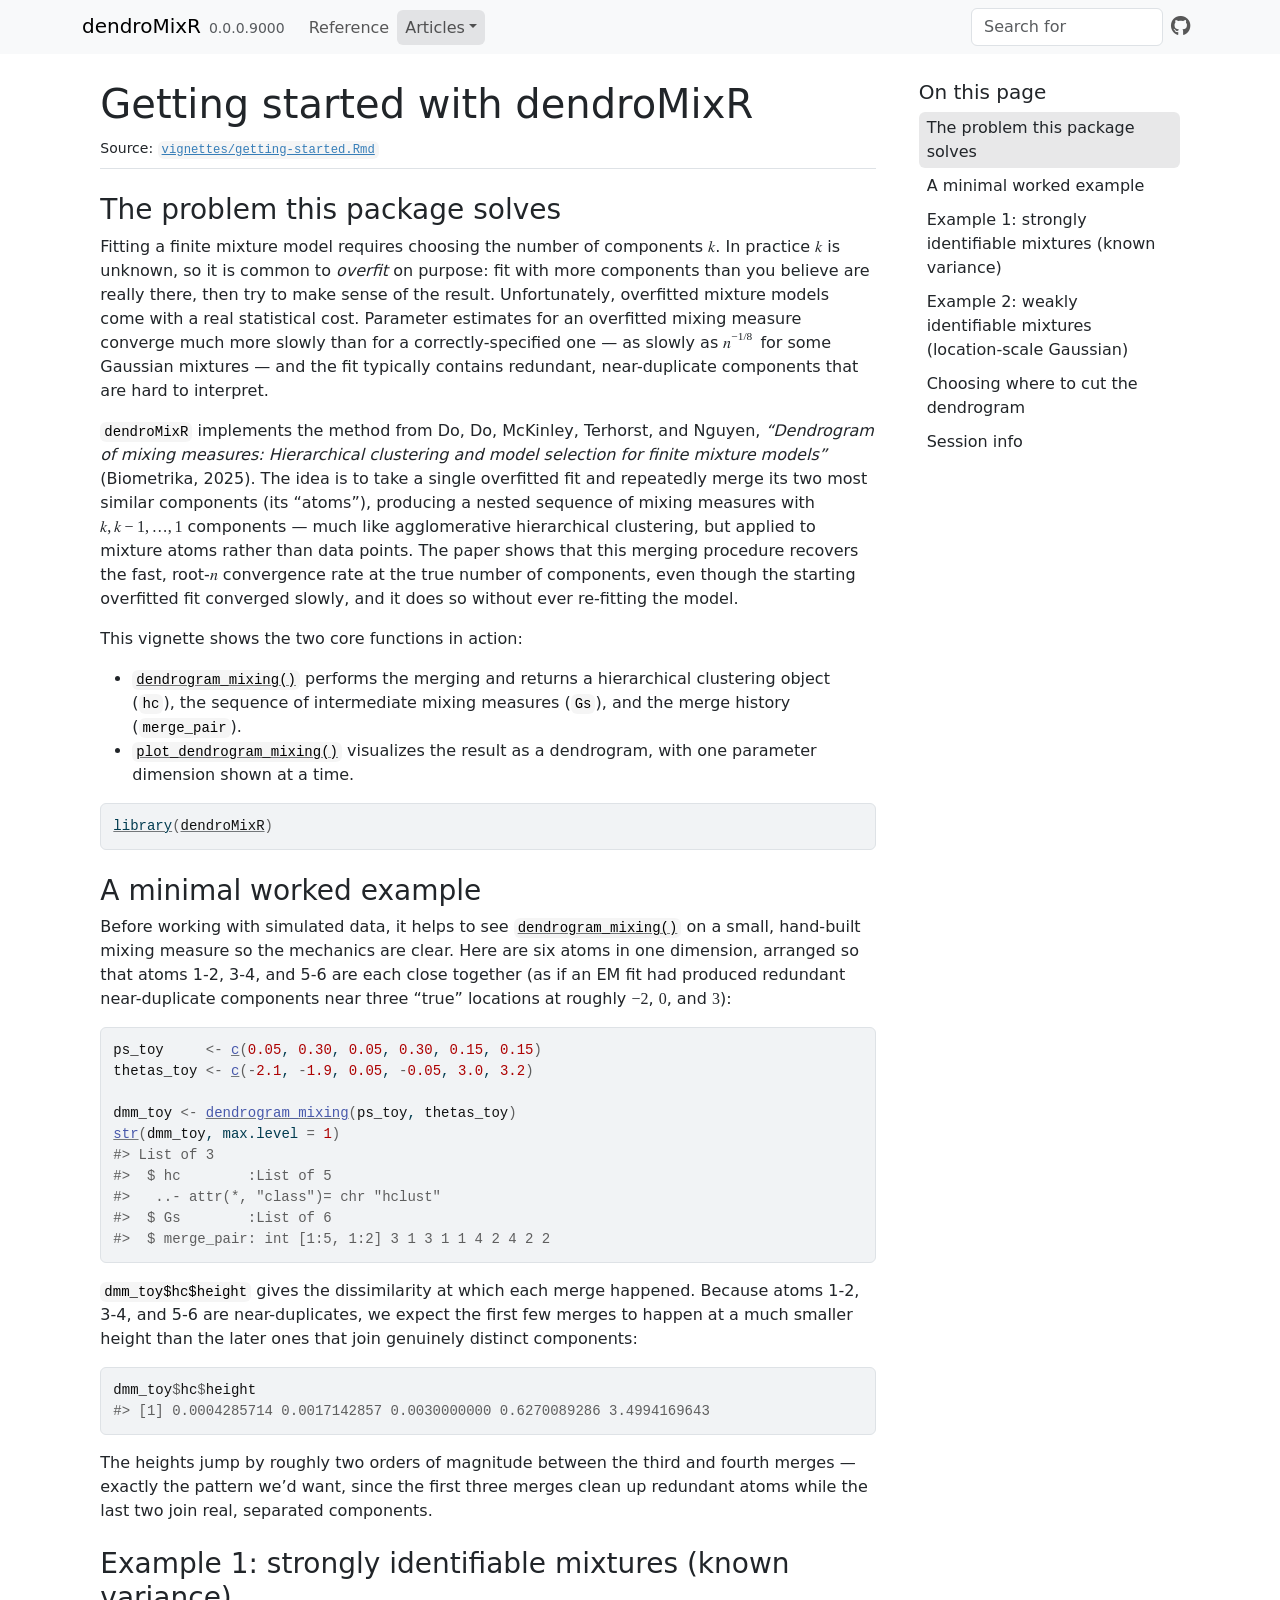
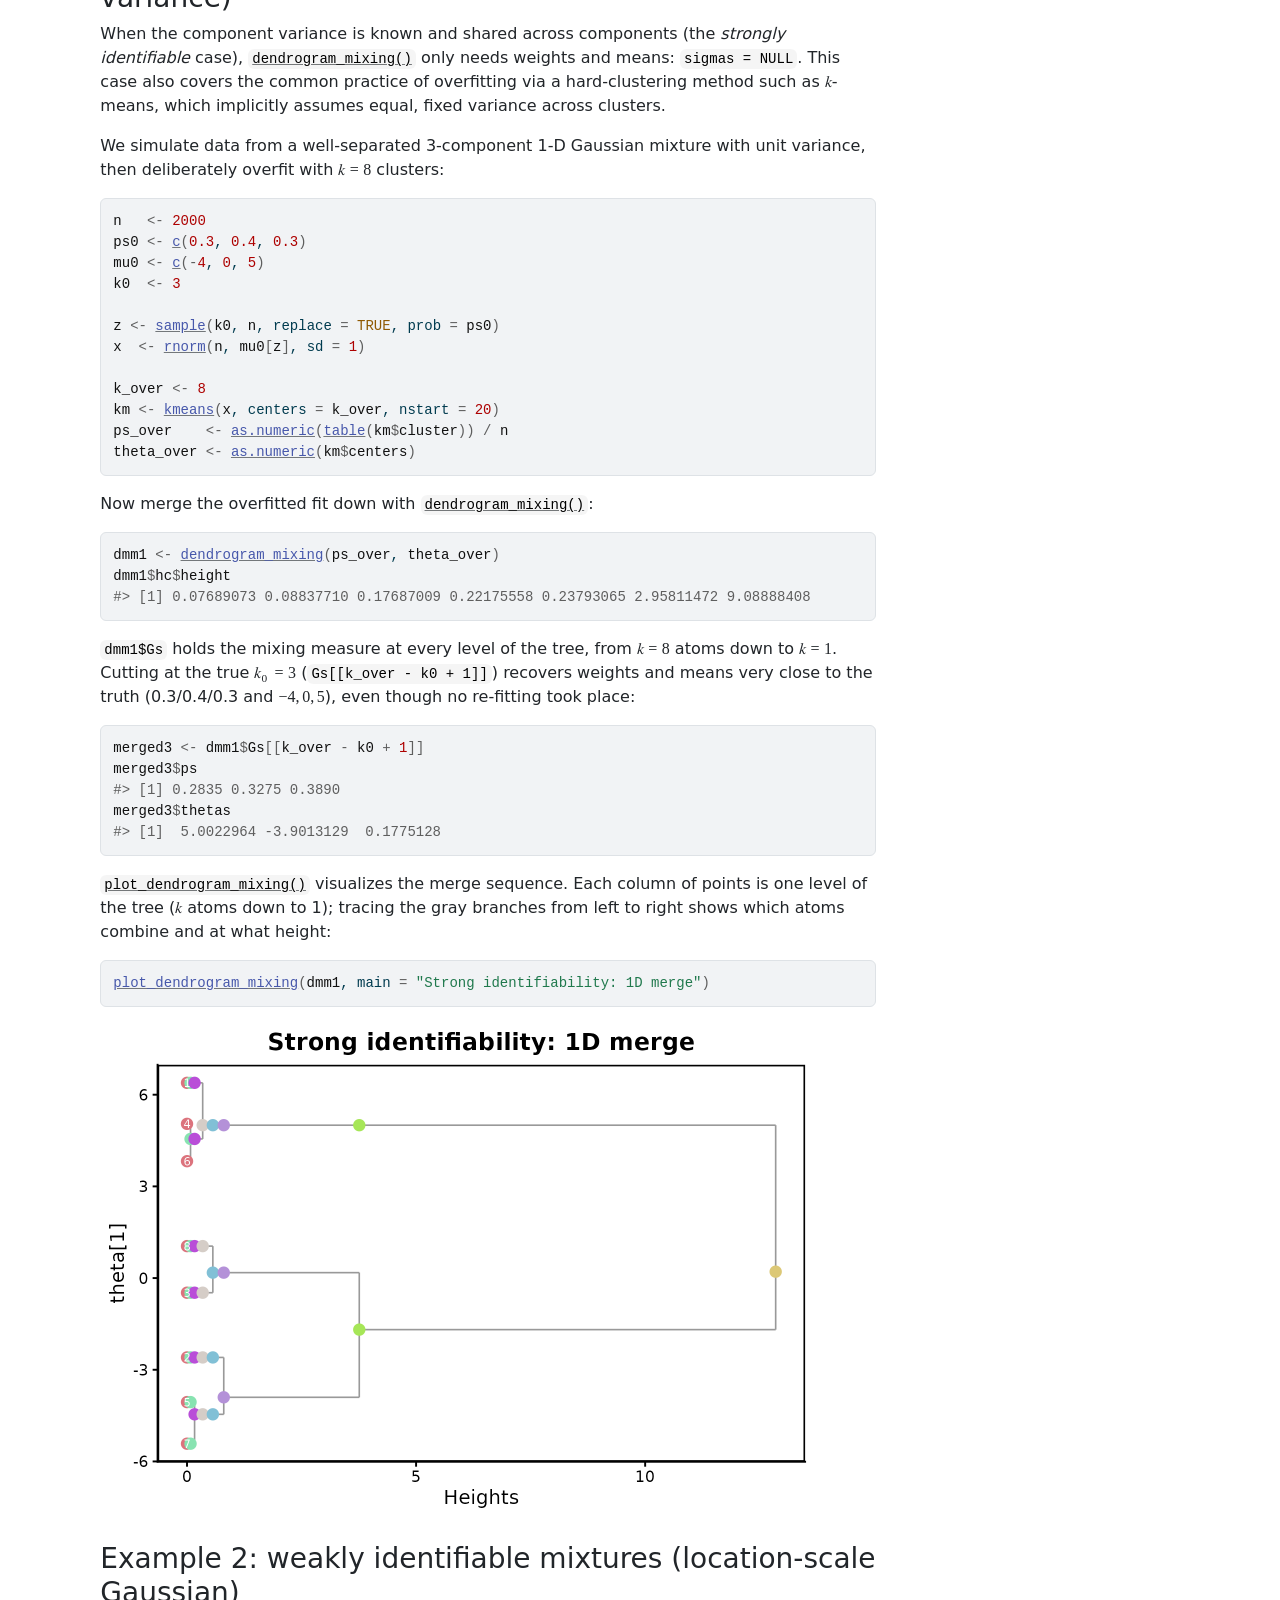
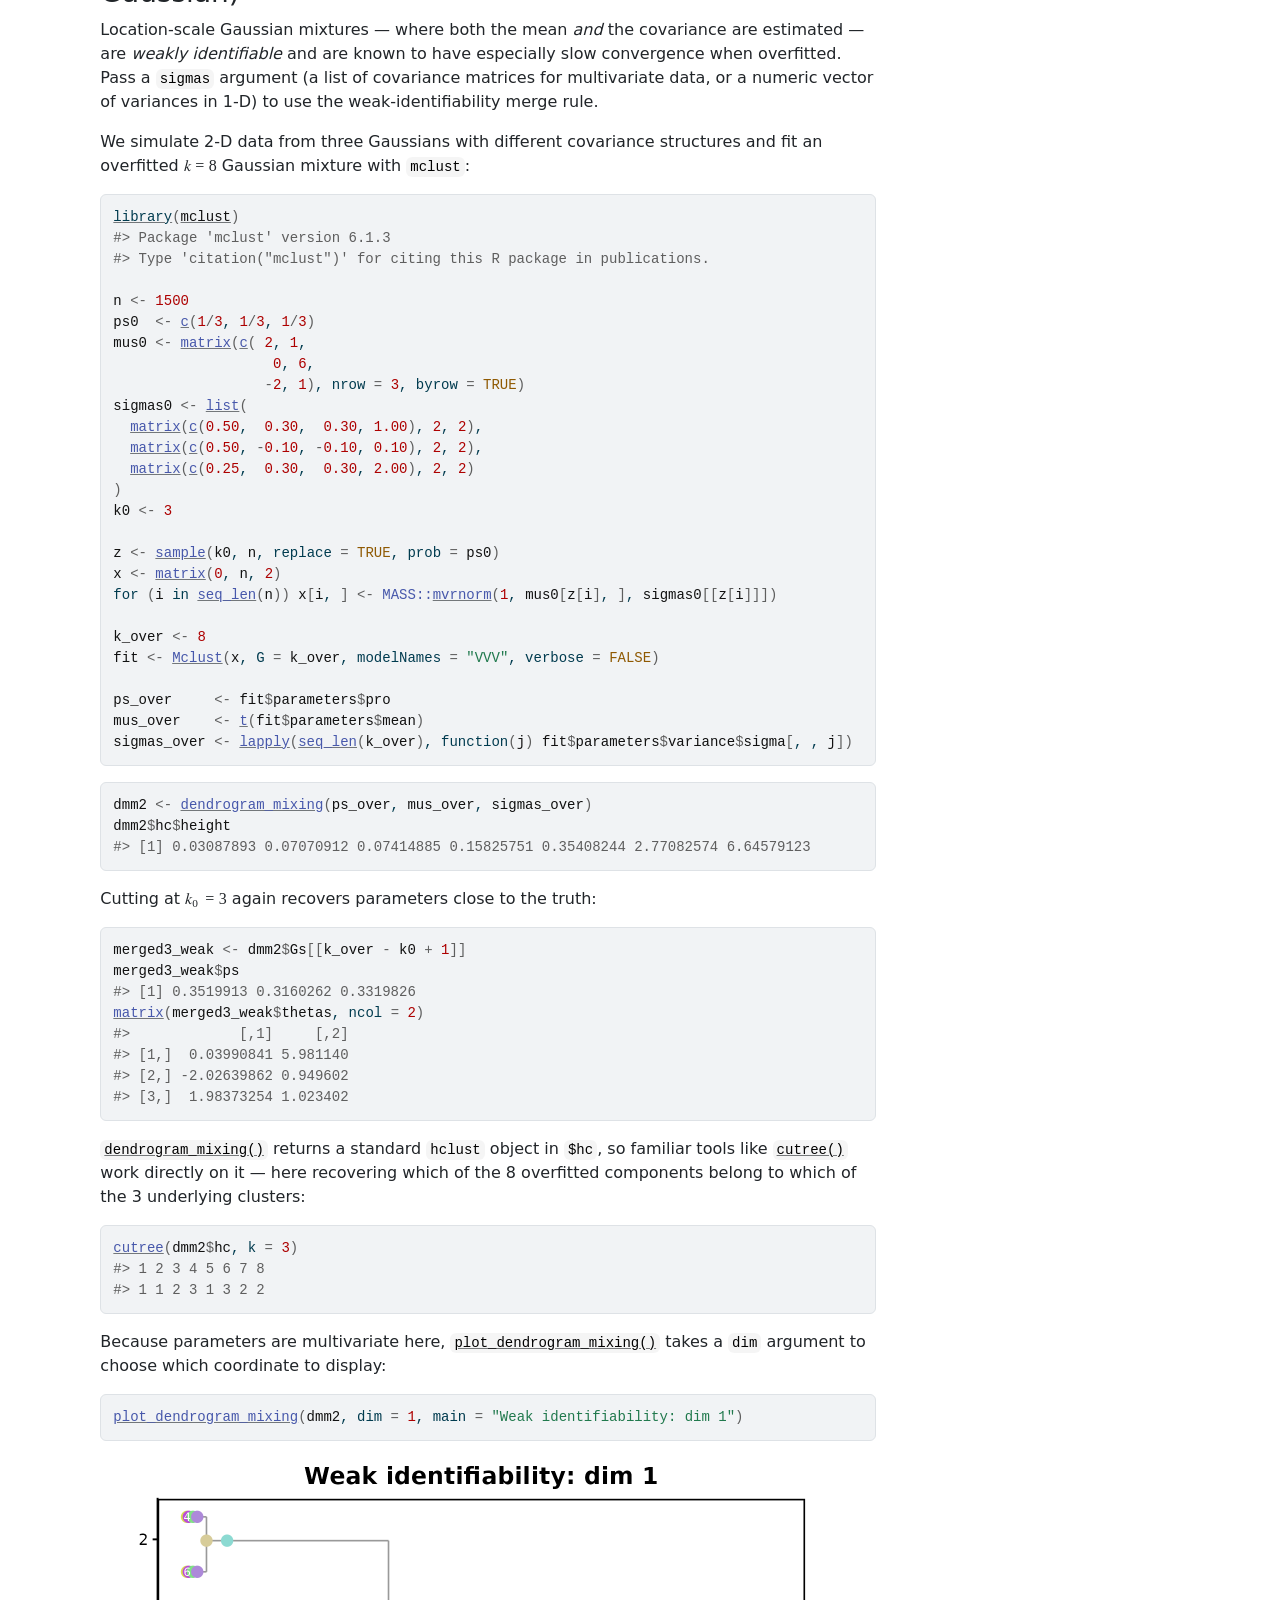
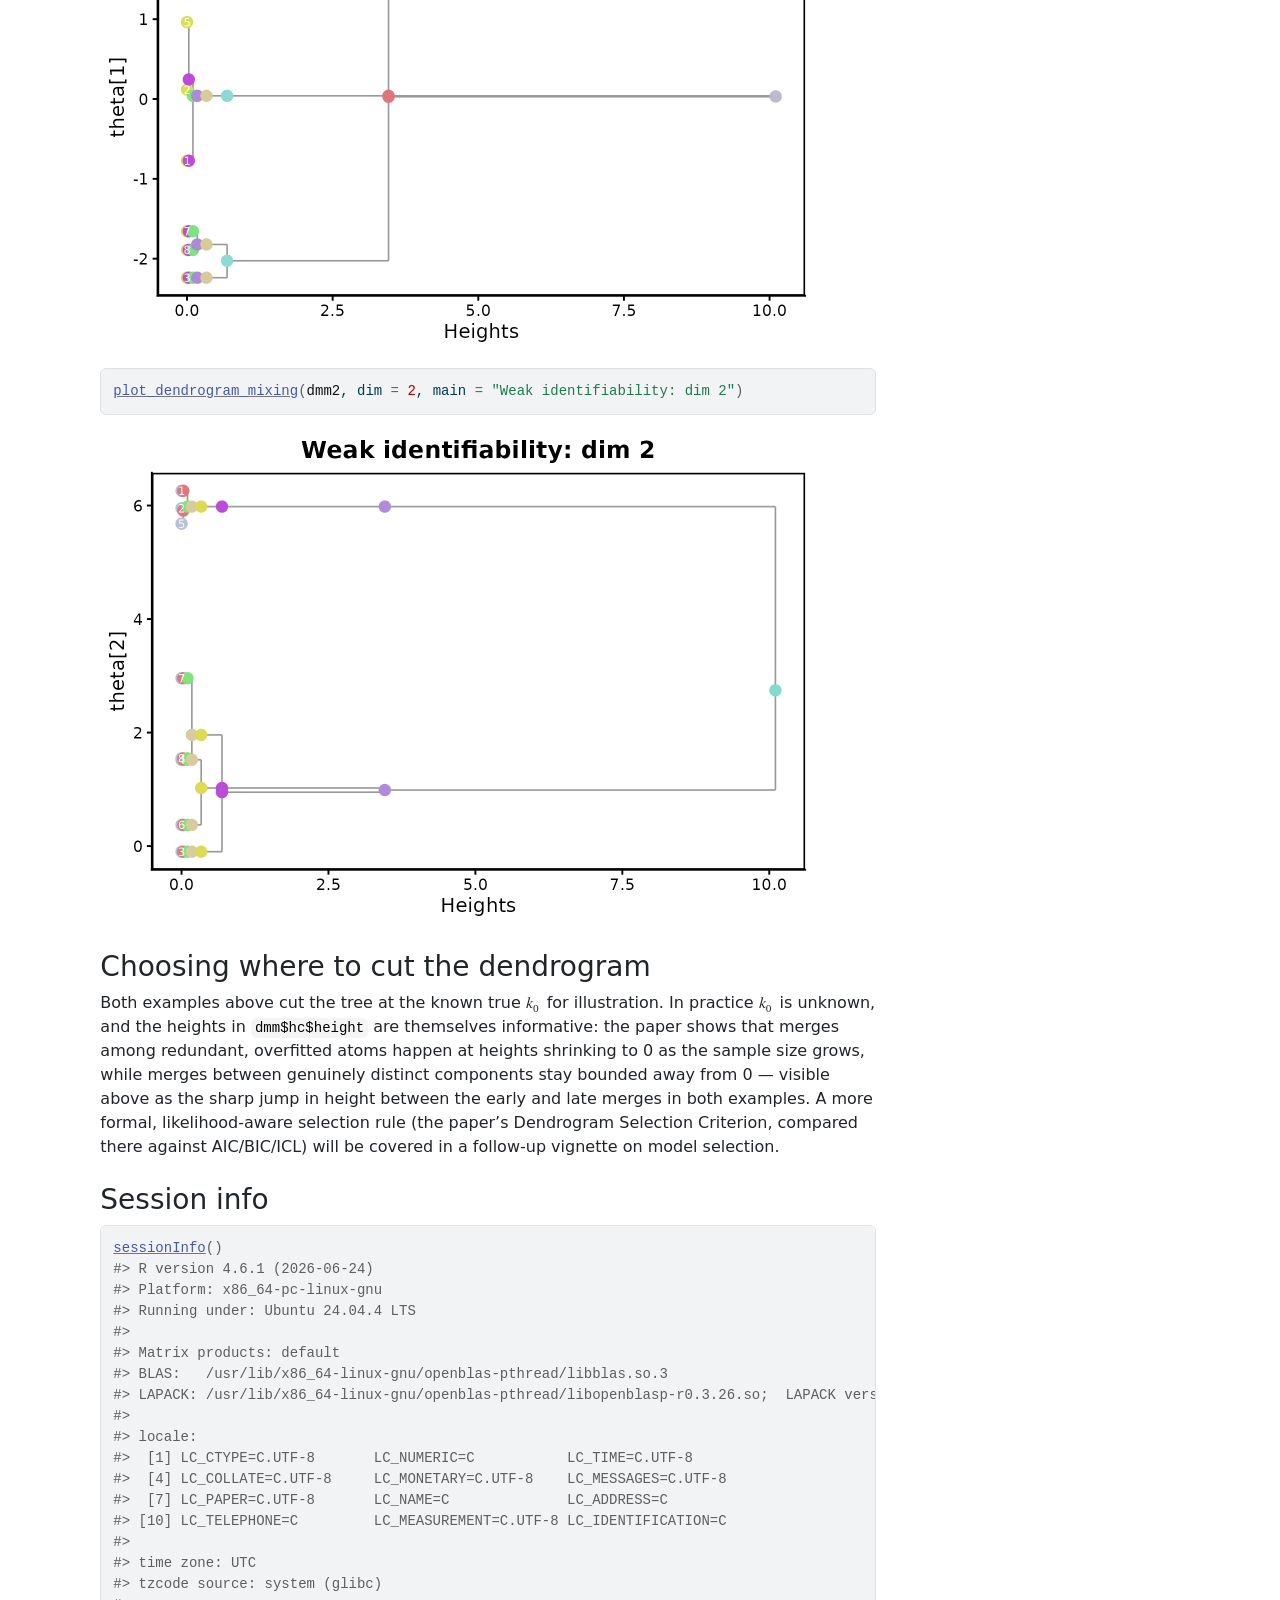
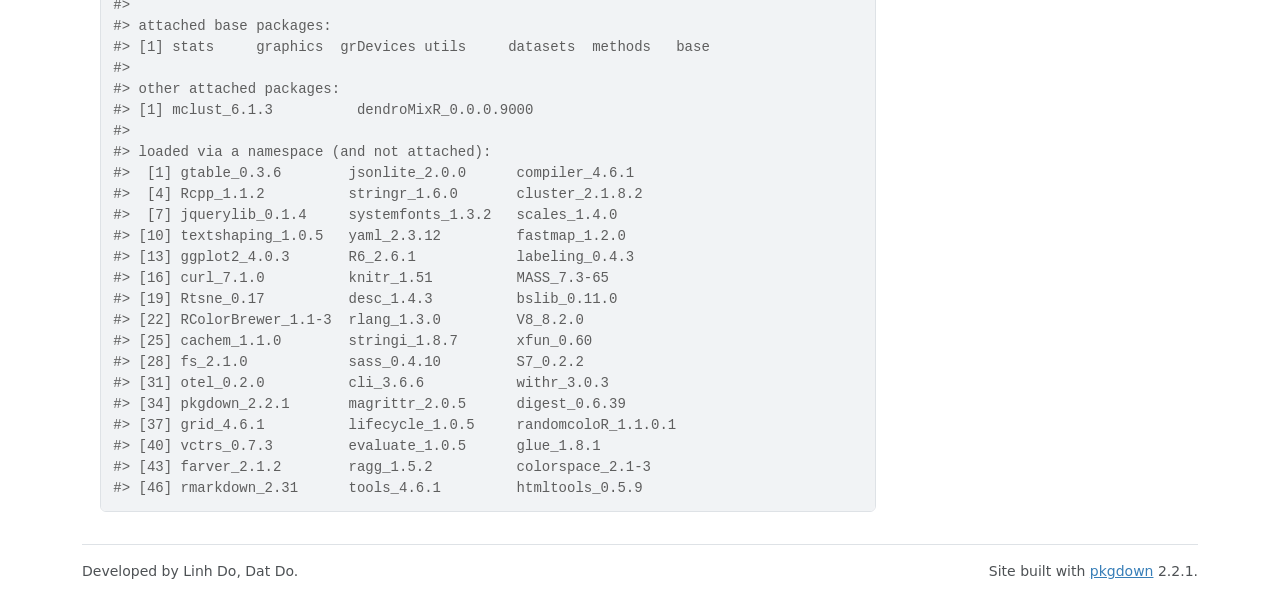
==== articles/getting-started.html @ 60da469f "Deploying to gh-pages from @ dodat-stats/dendroMixR@62e1c5a1260fd7d65b24fd0d75f4a4401b56cad5 🚀" ====
<!DOCTYPE html>
<!-- Generated by pkgdown: do not edit by hand --><html lang="en">
<head>
<meta http-equiv="Content-Type" content="text/html; charset=UTF-8">
<meta charset="utf-8">
<meta http-equiv="X-UA-Compatible" content="IE=edge">
<meta name="viewport" content="width=device-width, initial-scale=1, shrink-to-fit=no">
<title>Getting started with dendroMixR • dendroMixR</title>
<script src="../deps/jquery-3.6.0/jquery-3.6.0.min.js"></script><meta name="viewport" content="width=device-width, initial-scale=1, shrink-to-fit=no">
<link href="../deps/bootstrap-5.3.8/bootstrap.min.css" rel="stylesheet">
<script src="../deps/bootstrap-5.3.8/bootstrap.bundle.min.js"></script><link href="../deps/font-awesome-6.5.2/css/all.min.css" rel="stylesheet">
<link href="../deps/font-awesome-6.5.2/css/v4-shims.min.css" rel="stylesheet">
<script src="../deps/headroom-0.11.0/headroom.min.js"></script><script src="../deps/headroom-0.11.0/jQuery.headroom.min.js"></script><script src="../deps/bootstrap-toc-1.0.1/bootstrap-toc.min.js"></script><script src="../deps/clipboard.js-2.0.11/clipboard.min.js"></script><script src="../deps/search-1.0.0/autocomplete.jquery.min.js"></script><script src="../deps/search-1.0.0/fuse.min.js"></script><script src="../deps/search-1.0.0/mark.min.js"></script><!-- pkgdown --><script src="../pkgdown.js"></script><meta property="og:title" content="Getting started with dendroMixR">
</head>
<body>
    <a href="#main" class="visually-hidden-focusable">Skip to contents</a>


    <nav class="navbar navbar-expand-lg fixed-top bg-light" data-bs-theme="light" aria-label="Site navigation"><div class="container">

    <a class="navbar-brand me-2" href="../index.html">dendroMixR</a>

    <small class="nav-text text-muted me-auto" data-bs-toggle="tooltip" data-bs-placement="bottom" title="">0.0.0.9000</small>


    <button class="navbar-toggler" type="button" data-bs-toggle="collapse" data-bs-target="#navbar" aria-controls="navbar" aria-expanded="false" aria-label="Toggle navigation">
      <span class="navbar-toggler-icon"></span>
    </button>

    <div id="navbar" class="collapse navbar-collapse ms-3">
      <ul class="navbar-nav me-auto">
<li class="nav-item"><a class="nav-link" href="../reference/index.html">Reference</a></li>
<li class="active nav-item dropdown">
  <button class="nav-link dropdown-toggle" type="button" id="dropdown-articles" data-bs-toggle="dropdown" aria-expanded="false" aria-haspopup="true">Articles</button>
  <ul class="dropdown-menu" aria-labelledby="dropdown-articles">
<li><a class="dropdown-item" href="../articles/getting-started.html">Getting started</a></li>
  </ul>
</li>
      </ul>
<ul class="navbar-nav">
<li class="nav-item"><form class="form-inline" role="search">
 <input class="form-control" type="search" name="search-input" id="search-input" autocomplete="off" aria-label="Search site" placeholder="Search for" data-search-index="../search.json">
</form></li>
<li class="nav-item"><a class="external-link nav-link" href="https://github.com/dodat-stats/dendroMixR/" aria-label="GitHub"><span class="fa fab fa-github fa-lg"></span></a></li>
      </ul>
</div>


  </div>
</nav><div class="container template-article">




<div class="row">
  <main id="main" class="col-md-9"><div class="page-header">

      <h1>Getting started with dendroMixR</h1>
            
      
      <small class="dont-index">Source: <a href="https://github.com/dodat-stats/dendroMixR/blob/main/vignettes/getting-started.Rmd" class="external-link"><code>vignettes/getting-started.Rmd</code></a></small>
      <div class="d-none name"><code>getting-started.Rmd</code></div>
    </div>

    
    
<div class="section level2">
<h2 id="the-problem-this-package-solves">The problem this package solves<a class="anchor" aria-label="anchor" href="#the-problem-this-package-solves"></a>
</h2>
<p>Fitting a finite mixture model requires choosing the number of
components
<math display="inline" xmlns="http://www.w3.org/1998/Math/MathML"><semantics><mi>k</mi><annotation encoding="application/x-tex">k</annotation></semantics></math>.
In practice
<math display="inline" xmlns="http://www.w3.org/1998/Math/MathML"><semantics><mi>k</mi><annotation encoding="application/x-tex">k</annotation></semantics></math>
is unknown, so it is common to <em>overfit</em> on purpose: fit with
more components than you believe are really there, then try to make
sense of the result. Unfortunately, overfitted mixture models come with
a real statistical cost. Parameter estimates for an overfitted mixing
measure converge much more slowly than for a correctly-specified one —
as slowly as
<math display="inline" xmlns="http://www.w3.org/1998/Math/MathML"><semantics><msup><mi>n</mi><mrow><mi>−</mi><mn>1</mn><mi>/</mi><mn>8</mn></mrow></msup><annotation encoding="application/x-tex">n^{-1/8}</annotation></semantics></math>
for some Gaussian mixtures — and the fit typically contains redundant,
near-duplicate components that are hard to interpret.</p>
<p><code>dendroMixR</code> implements the method from Do, Do, McKinley,
Terhorst, and Nguyen, <em>“Dendrogram of mixing measures: Hierarchical
clustering and model selection for finite mixture models”</em>
(Biometrika, 2025). The idea is to take a single overfitted fit and
repeatedly merge its two most similar components (its “atoms”),
producing a nested sequence of mixing measures with
<math display="inline" xmlns="http://www.w3.org/1998/Math/MathML"><semantics><mrow><mi>k</mi><mo>,</mo><mi>k</mi><mo>−</mo><mn>1</mn><mo>,</mo><mi>…</mi><mo>,</mo><mn>1</mn></mrow><annotation encoding="application/x-tex">k, k-1, \dots, 1</annotation></semantics></math>
components — much like agglomerative hierarchical clustering, but
applied to mixture atoms rather than data points. The paper shows that
this merging procedure recovers the fast,
root-<math display="inline" xmlns="http://www.w3.org/1998/Math/MathML"><semantics><mi>n</mi><annotation encoding="application/x-tex">n</annotation></semantics></math>
convergence rate at the true number of components, even though the
starting overfitted fit converged slowly, and it does so without ever
re-fitting the model.</p>
<p>This vignette shows the two core functions in action:</p>
<ul>
<li>
<code><a href="../reference/dendrogram_mixing.html">dendrogram_mixing()</a></code> performs the merging and returns a
hierarchical clustering object (<code>hc</code>), the sequence of
intermediate mixing measures (<code>Gs</code>), and the merge history
(<code>merge_pair</code>).</li>
<li>
<code><a href="../reference/plot_dendrogram_mixing.html">plot_dendrogram_mixing()</a></code> visualizes the result as a
dendrogram, with one parameter dimension shown at a time.</li>
</ul>
<div class="sourceCode" id="cb1"><pre class="downlit sourceCode r">
<code class="sourceCode R"><span><span class="kw"><a href="https://rdrr.io/r/base/library.html" class="external-link">library</a></span><span class="op">(</span><span class="va"><a href="https://github.com/dodat-stats/dendroMixR" class="external-link">dendroMixR</a></span><span class="op">)</span></span></code></pre></div>
</div>
<div class="section level2">
<h2 id="a-minimal-worked-example">A minimal worked example<a class="anchor" aria-label="anchor" href="#a-minimal-worked-example"></a>
</h2>
<p>Before working with simulated data, it helps to see
<code><a href="../reference/dendrogram_mixing.html">dendrogram_mixing()</a></code> on a small, hand-built mixing measure
so the mechanics are clear. Here are six atoms in one dimension,
arranged so that atoms 1-2, 3-4, and 5-6 are each close together (as if
an EM fit had produced redundant near-duplicate components near three
“true” locations at roughly
<math display="inline" xmlns="http://www.w3.org/1998/Math/MathML"><semantics><mrow><mi>−</mi><mn>2</mn></mrow><annotation encoding="application/x-tex">-2</annotation></semantics></math>,
<math display="inline" xmlns="http://www.w3.org/1998/Math/MathML"><semantics><mn>0</mn><annotation encoding="application/x-tex">0</annotation></semantics></math>,
and
<math display="inline" xmlns="http://www.w3.org/1998/Math/MathML"><semantics><mn>3</mn><annotation encoding="application/x-tex">3</annotation></semantics></math>):</p>
<div class="sourceCode" id="cb2"><pre class="downlit sourceCode r">
<code class="sourceCode R"><span><span class="va">ps_toy</span>     <span class="op">&lt;-</span> <span class="fu"><a href="https://rdrr.io/r/base/c.html" class="external-link">c</a></span><span class="op">(</span><span class="fl">0.05</span>, <span class="fl">0.30</span>, <span class="fl">0.05</span>, <span class="fl">0.30</span>, <span class="fl">0.15</span>, <span class="fl">0.15</span><span class="op">)</span></span>
<span><span class="va">thetas_toy</span> <span class="op">&lt;-</span> <span class="fu"><a href="https://rdrr.io/r/base/c.html" class="external-link">c</a></span><span class="op">(</span><span class="op">-</span><span class="fl">2.1</span>, <span class="op">-</span><span class="fl">1.9</span>, <span class="fl">0.05</span>, <span class="op">-</span><span class="fl">0.05</span>, <span class="fl">3.0</span>, <span class="fl">3.2</span><span class="op">)</span></span>
<span></span>
<span><span class="va">dmm_toy</span> <span class="op">&lt;-</span> <span class="fu"><a href="../reference/dendrogram_mixing.html">dendrogram_mixing</a></span><span class="op">(</span><span class="va">ps_toy</span>, <span class="va">thetas_toy</span><span class="op">)</span></span>
<span><span class="fu"><a href="https://rdrr.io/r/utils/str.html" class="external-link">str</a></span><span class="op">(</span><span class="va">dmm_toy</span>, max.level <span class="op">=</span> <span class="fl">1</span><span class="op">)</span></span>
<span><span class="co">#&gt; List of 3</span></span>
<span><span class="co">#&gt;  $ hc        :List of 5</span></span>
<span><span class="co">#&gt;   ..- attr(*, "class")= chr "hclust"</span></span>
<span><span class="co">#&gt;  $ Gs        :List of 6</span></span>
<span><span class="co">#&gt;  $ merge_pair: int [1:5, 1:2] 3 1 3 1 1 4 2 4 2 2</span></span></code></pre></div>
<p><code>dmm_toy$hc$height</code> gives the dissimilarity at which each
merge happened. Because atoms 1-2, 3-4, and 5-6 are near-duplicates, we
expect the first few merges to happen at a much smaller height than the
later ones that join genuinely distinct components:</p>
<div class="sourceCode" id="cb3"><pre class="downlit sourceCode r">
<code class="sourceCode R"><span><span class="va">dmm_toy</span><span class="op">$</span><span class="va">hc</span><span class="op">$</span><span class="va">height</span></span>
<span><span class="co">#&gt; [1] 0.0004285714 0.0017142857 0.0030000000 0.6270089286 3.4994169643</span></span></code></pre></div>
<p>The heights jump by roughly two orders of magnitude between the third
and fourth merges — exactly the pattern we’d want, since the first three
merges clean up redundant atoms while the last two join real, separated
components.</p>
</div>
<div class="section level2">
<h2 id="example-1-strongly-identifiable-mixtures-known-variance">Example 1: strongly identifiable mixtures (known variance)<a class="anchor" aria-label="anchor" href="#example-1-strongly-identifiable-mixtures-known-variance"></a>
</h2>
<p>When the component variance is known and shared across components
(the <em>strongly identifiable</em> case),
<code><a href="../reference/dendrogram_mixing.html">dendrogram_mixing()</a></code> only needs weights and means:
<code>sigmas = NULL</code>. This case also covers the common practice of
overfitting via a hard-clustering method such as
<math display="inline" xmlns="http://www.w3.org/1998/Math/MathML"><semantics><mi>k</mi><annotation encoding="application/x-tex">k</annotation></semantics></math>-means,
which implicitly assumes equal, fixed variance across clusters.</p>
<p>We simulate data from a well-separated 3-component 1-D Gaussian
mixture with unit variance, then deliberately overfit with
<math display="inline" xmlns="http://www.w3.org/1998/Math/MathML"><semantics><mrow><mi>k</mi><mo>=</mo><mn>8</mn></mrow><annotation encoding="application/x-tex">k = 8</annotation></semantics></math>
clusters:</p>
<div class="sourceCode" id="cb4"><pre class="downlit sourceCode r">
<code class="sourceCode R"><span><span class="va">n</span>   <span class="op">&lt;-</span> <span class="fl">2000</span></span>
<span><span class="va">ps0</span> <span class="op">&lt;-</span> <span class="fu"><a href="https://rdrr.io/r/base/c.html" class="external-link">c</a></span><span class="op">(</span><span class="fl">0.3</span>, <span class="fl">0.4</span>, <span class="fl">0.3</span><span class="op">)</span></span>
<span><span class="va">mu0</span> <span class="op">&lt;-</span> <span class="fu"><a href="https://rdrr.io/r/base/c.html" class="external-link">c</a></span><span class="op">(</span><span class="op">-</span><span class="fl">4</span>, <span class="fl">0</span>, <span class="fl">5</span><span class="op">)</span></span>
<span><span class="va">k0</span>  <span class="op">&lt;-</span> <span class="fl">3</span></span>
<span></span>
<span><span class="va">z</span> <span class="op">&lt;-</span> <span class="fu"><a href="https://rdrr.io/r/base/sample.html" class="external-link">sample</a></span><span class="op">(</span><span class="va">k0</span>, <span class="va">n</span>, replace <span class="op">=</span> <span class="cn">TRUE</span>, prob <span class="op">=</span> <span class="va">ps0</span><span class="op">)</span></span>
<span><span class="va">x</span>  <span class="op">&lt;-</span> <span class="fu"><a href="https://rdrr.io/r/stats/Normal.html" class="external-link">rnorm</a></span><span class="op">(</span><span class="va">n</span>, <span class="va">mu0</span><span class="op">[</span><span class="va">z</span><span class="op">]</span>, sd <span class="op">=</span> <span class="fl">1</span><span class="op">)</span></span>
<span></span>
<span><span class="va">k_over</span> <span class="op">&lt;-</span> <span class="fl">8</span></span>
<span><span class="va">km</span> <span class="op">&lt;-</span> <span class="fu"><a href="https://rdrr.io/r/stats/kmeans.html" class="external-link">kmeans</a></span><span class="op">(</span><span class="va">x</span>, centers <span class="op">=</span> <span class="va">k_over</span>, nstart <span class="op">=</span> <span class="fl">20</span><span class="op">)</span></span>
<span><span class="va">ps_over</span>    <span class="op">&lt;-</span> <span class="fu"><a href="https://rdrr.io/r/base/numeric.html" class="external-link">as.numeric</a></span><span class="op">(</span><span class="fu"><a href="https://rdrr.io/r/base/table.html" class="external-link">table</a></span><span class="op">(</span><span class="va">km</span><span class="op">$</span><span class="va">cluster</span><span class="op">)</span><span class="op">)</span> <span class="op">/</span> <span class="va">n</span></span>
<span><span class="va">theta_over</span> <span class="op">&lt;-</span> <span class="fu"><a href="https://rdrr.io/r/base/numeric.html" class="external-link">as.numeric</a></span><span class="op">(</span><span class="va">km</span><span class="op">$</span><span class="va">centers</span><span class="op">)</span></span></code></pre></div>
<p>Now merge the overfitted fit down with
<code><a href="../reference/dendrogram_mixing.html">dendrogram_mixing()</a></code>:</p>
<div class="sourceCode" id="cb5"><pre class="downlit sourceCode r">
<code class="sourceCode R"><span><span class="va">dmm1</span> <span class="op">&lt;-</span> <span class="fu"><a href="../reference/dendrogram_mixing.html">dendrogram_mixing</a></span><span class="op">(</span><span class="va">ps_over</span>, <span class="va">theta_over</span><span class="op">)</span></span>
<span><span class="va">dmm1</span><span class="op">$</span><span class="va">hc</span><span class="op">$</span><span class="va">height</span></span>
<span><span class="co">#&gt; [1] 0.07689073 0.08837710 0.17687009 0.22175558 0.23793065 2.95811472 9.08888408</span></span></code></pre></div>
<p><code>dmm1$Gs</code> holds the mixing measure at every level of the
tree, from
<math display="inline" xmlns="http://www.w3.org/1998/Math/MathML"><semantics><mrow><mi>k</mi><mo>=</mo><mn>8</mn></mrow><annotation encoding="application/x-tex">k = 8</annotation></semantics></math>
atoms down to
<math display="inline" xmlns="http://www.w3.org/1998/Math/MathML"><semantics><mrow><mi>k</mi><mo>=</mo><mn>1</mn></mrow><annotation encoding="application/x-tex">k = 1</annotation></semantics></math>.
Cutting at the true
<math display="inline" xmlns="http://www.w3.org/1998/Math/MathML"><semantics><mrow><msub><mi>k</mi><mn>0</mn></msub><mo>=</mo><mn>3</mn></mrow><annotation encoding="application/x-tex">k_0 = 3</annotation></semantics></math>
(<code>Gs[[k_over - k0 + 1]]</code>) recovers weights and means very
close to the truth (0.3/0.4/0.3 and
<math display="inline" xmlns="http://www.w3.org/1998/Math/MathML"><semantics><mrow><mi>−</mi><mn>4</mn><mo>,</mo><mn>0</mn><mo>,</mo><mn>5</mn></mrow><annotation encoding="application/x-tex">-4, 0, 5</annotation></semantics></math>),
even though no re-fitting took place:</p>
<div class="sourceCode" id="cb6"><pre class="downlit sourceCode r">
<code class="sourceCode R"><span><span class="va">merged3</span> <span class="op">&lt;-</span> <span class="va">dmm1</span><span class="op">$</span><span class="va">Gs</span><span class="op">[[</span><span class="va">k_over</span> <span class="op">-</span> <span class="va">k0</span> <span class="op">+</span> <span class="fl">1</span><span class="op">]</span><span class="op">]</span></span>
<span><span class="va">merged3</span><span class="op">$</span><span class="va">ps</span></span>
<span><span class="co">#&gt; [1] 0.2835 0.3275 0.3890</span></span>
<span><span class="va">merged3</span><span class="op">$</span><span class="va">thetas</span></span>
<span><span class="co">#&gt; [1]  5.0022964 -3.9013129  0.1775128</span></span></code></pre></div>
<p><code><a href="../reference/plot_dendrogram_mixing.html">plot_dendrogram_mixing()</a></code> visualizes the merge sequence.
Each column of points is one level of the tree
(<math display="inline" xmlns="http://www.w3.org/1998/Math/MathML"><semantics><mi>k</mi><annotation encoding="application/x-tex">k</annotation></semantics></math>
atoms down to 1); tracing the gray branches from left to right shows
which atoms combine and at what height:</p>
<div class="sourceCode" id="cb7"><pre class="downlit sourceCode r">
<code class="sourceCode R"><span><span class="fu"><a href="../reference/plot_dendrogram_mixing.html">plot_dendrogram_mixing</a></span><span class="op">(</span><span class="va">dmm1</span>, main <span class="op">=</span> <span class="st">"Strong identifiability: 1D merge"</span><span class="op">)</span></span></code></pre></div>
<p><img src="getting-started_files/figure-html/strong-plot-1.png" class="r-plt" alt="" width="715"></p>
</div>
<div class="section level2">
<h2 id="example-2-weakly-identifiable-mixtures-location-scale-gaussian">Example 2: weakly identifiable mixtures (location-scale
Gaussian)<a class="anchor" aria-label="anchor" href="#example-2-weakly-identifiable-mixtures-location-scale-gaussian"></a>
</h2>
<p>Location-scale Gaussian mixtures — where both the mean <em>and</em>
the covariance are estimated — are <em>weakly identifiable</em> and are
known to have especially slow convergence when overfitted. Pass a
<code>sigmas</code> argument (a list of covariance matrices for
multivariate data, or a numeric vector of variances in 1-D) to use the
weak-identifiability merge rule.</p>
<p>We simulate 2-D data from three Gaussians with different covariance
structures and fit an overfitted
<math display="inline" xmlns="http://www.w3.org/1998/Math/MathML"><semantics><mrow><mi>k</mi><mo>=</mo><mn>8</mn></mrow><annotation encoding="application/x-tex">k=8</annotation></semantics></math>
Gaussian mixture with <code>mclust</code>:</p>
<div class="sourceCode" id="cb8"><pre class="downlit sourceCode r">
<code class="sourceCode R"><span><span class="kw"><a href="https://rdrr.io/r/base/library.html" class="external-link">library</a></span><span class="op">(</span><span class="va"><a href="https://mclust-org.github.io/mclust/" class="external-link">mclust</a></span><span class="op">)</span></span>
<span><span class="co">#&gt; Package 'mclust' version 6.1.3</span></span>
<span><span class="co">#&gt; Type 'citation("mclust")' for citing this R package in publications.</span></span>
<span></span>
<span><span class="va">n</span> <span class="op">&lt;-</span> <span class="fl">1500</span></span>
<span><span class="va">ps0</span>  <span class="op">&lt;-</span> <span class="fu"><a href="https://rdrr.io/r/base/c.html" class="external-link">c</a></span><span class="op">(</span><span class="fl">1</span><span class="op">/</span><span class="fl">3</span>, <span class="fl">1</span><span class="op">/</span><span class="fl">3</span>, <span class="fl">1</span><span class="op">/</span><span class="fl">3</span><span class="op">)</span></span>
<span><span class="va">mus0</span> <span class="op">&lt;-</span> <span class="fu"><a href="https://rdrr.io/r/base/matrix.html" class="external-link">matrix</a></span><span class="op">(</span><span class="fu"><a href="https://rdrr.io/r/base/c.html" class="external-link">c</a></span><span class="op">(</span> <span class="fl">2</span>, <span class="fl">1</span>,</span>
<span>                   <span class="fl">0</span>, <span class="fl">6</span>,</span>
<span>                  <span class="op">-</span><span class="fl">2</span>, <span class="fl">1</span><span class="op">)</span>, nrow <span class="op">=</span> <span class="fl">3</span>, byrow <span class="op">=</span> <span class="cn">TRUE</span><span class="op">)</span></span>
<span><span class="va">sigmas0</span> <span class="op">&lt;-</span> <span class="fu"><a href="https://rdrr.io/r/base/list.html" class="external-link">list</a></span><span class="op">(</span></span>
<span>  <span class="fu"><a href="https://rdrr.io/r/base/matrix.html" class="external-link">matrix</a></span><span class="op">(</span><span class="fu"><a href="https://rdrr.io/r/base/c.html" class="external-link">c</a></span><span class="op">(</span><span class="fl">0.50</span>,  <span class="fl">0.30</span>,  <span class="fl">0.30</span>, <span class="fl">1.00</span><span class="op">)</span>, <span class="fl">2</span>, <span class="fl">2</span><span class="op">)</span>,</span>
<span>  <span class="fu"><a href="https://rdrr.io/r/base/matrix.html" class="external-link">matrix</a></span><span class="op">(</span><span class="fu"><a href="https://rdrr.io/r/base/c.html" class="external-link">c</a></span><span class="op">(</span><span class="fl">0.50</span>, <span class="op">-</span><span class="fl">0.10</span>, <span class="op">-</span><span class="fl">0.10</span>, <span class="fl">0.10</span><span class="op">)</span>, <span class="fl">2</span>, <span class="fl">2</span><span class="op">)</span>,</span>
<span>  <span class="fu"><a href="https://rdrr.io/r/base/matrix.html" class="external-link">matrix</a></span><span class="op">(</span><span class="fu"><a href="https://rdrr.io/r/base/c.html" class="external-link">c</a></span><span class="op">(</span><span class="fl">0.25</span>,  <span class="fl">0.30</span>,  <span class="fl">0.30</span>, <span class="fl">2.00</span><span class="op">)</span>, <span class="fl">2</span>, <span class="fl">2</span><span class="op">)</span></span>
<span><span class="op">)</span></span>
<span><span class="va">k0</span> <span class="op">&lt;-</span> <span class="fl">3</span></span>
<span></span>
<span><span class="va">z</span> <span class="op">&lt;-</span> <span class="fu"><a href="https://rdrr.io/r/base/sample.html" class="external-link">sample</a></span><span class="op">(</span><span class="va">k0</span>, <span class="va">n</span>, replace <span class="op">=</span> <span class="cn">TRUE</span>, prob <span class="op">=</span> <span class="va">ps0</span><span class="op">)</span></span>
<span><span class="va">x</span> <span class="op">&lt;-</span> <span class="fu"><a href="https://rdrr.io/r/base/matrix.html" class="external-link">matrix</a></span><span class="op">(</span><span class="fl">0</span>, <span class="va">n</span>, <span class="fl">2</span><span class="op">)</span></span>
<span><span class="kw">for</span> <span class="op">(</span><span class="va">i</span> <span class="kw">in</span> <span class="fu"><a href="https://rdrr.io/r/base/seq.html" class="external-link">seq_len</a></span><span class="op">(</span><span class="va">n</span><span class="op">)</span><span class="op">)</span> <span class="va">x</span><span class="op">[</span><span class="va">i</span>, <span class="op">]</span> <span class="op">&lt;-</span> <span class="fu">MASS</span><span class="fu">::</span><span class="fu"><a href="https://rdrr.io/pkg/MASS/man/mvrnorm.html" class="external-link">mvrnorm</a></span><span class="op">(</span><span class="fl">1</span>, <span class="va">mus0</span><span class="op">[</span><span class="va">z</span><span class="op">[</span><span class="va">i</span><span class="op">]</span>, <span class="op">]</span>, <span class="va">sigmas0</span><span class="op">[[</span><span class="va">z</span><span class="op">[</span><span class="va">i</span><span class="op">]</span><span class="op">]</span><span class="op">]</span><span class="op">)</span></span>
<span></span>
<span><span class="va">k_over</span> <span class="op">&lt;-</span> <span class="fl">8</span></span>
<span><span class="va">fit</span> <span class="op">&lt;-</span> <span class="fu"><a href="https://mclust-org.github.io/mclust/reference/Mclust.html" class="external-link">Mclust</a></span><span class="op">(</span><span class="va">x</span>, G <span class="op">=</span> <span class="va">k_over</span>, modelNames <span class="op">=</span> <span class="st">"VVV"</span>, verbose <span class="op">=</span> <span class="cn">FALSE</span><span class="op">)</span></span>
<span></span>
<span><span class="va">ps_over</span>     <span class="op">&lt;-</span> <span class="va">fit</span><span class="op">$</span><span class="va">parameters</span><span class="op">$</span><span class="va">pro</span></span>
<span><span class="va">mus_over</span>    <span class="op">&lt;-</span> <span class="fu"><a href="https://rdrr.io/r/base/t.html" class="external-link">t</a></span><span class="op">(</span><span class="va">fit</span><span class="op">$</span><span class="va">parameters</span><span class="op">$</span><span class="va">mean</span><span class="op">)</span></span>
<span><span class="va">sigmas_over</span> <span class="op">&lt;-</span> <span class="fu"><a href="https://rdrr.io/r/base/lapply.html" class="external-link">lapply</a></span><span class="op">(</span><span class="fu"><a href="https://rdrr.io/r/base/seq.html" class="external-link">seq_len</a></span><span class="op">(</span><span class="va">k_over</span><span class="op">)</span>, <span class="kw">function</span><span class="op">(</span><span class="va">j</span><span class="op">)</span> <span class="va">fit</span><span class="op">$</span><span class="va">parameters</span><span class="op">$</span><span class="va">variance</span><span class="op">$</span><span class="va">sigma</span><span class="op">[</span>, , <span class="va">j</span><span class="op">]</span><span class="op">)</span></span></code></pre></div>
<div class="sourceCode" id="cb9"><pre class="downlit sourceCode r">
<code class="sourceCode R"><span><span class="va">dmm2</span> <span class="op">&lt;-</span> <span class="fu"><a href="../reference/dendrogram_mixing.html">dendrogram_mixing</a></span><span class="op">(</span><span class="va">ps_over</span>, <span class="va">mus_over</span>, <span class="va">sigmas_over</span><span class="op">)</span></span>
<span><span class="va">dmm2</span><span class="op">$</span><span class="va">hc</span><span class="op">$</span><span class="va">height</span></span>
<span><span class="co">#&gt; [1] 0.03087893 0.07070912 0.07414885 0.15825751 0.35408244 2.77082574 6.64579123</span></span></code></pre></div>
<p>Cutting at
<math display="inline" xmlns="http://www.w3.org/1998/Math/MathML"><semantics><mrow><msub><mi>k</mi><mn>0</mn></msub><mo>=</mo><mn>3</mn></mrow><annotation encoding="application/x-tex">k_0 = 3</annotation></semantics></math>
again recovers parameters close to the truth:</p>
<div class="sourceCode" id="cb10"><pre class="downlit sourceCode r">
<code class="sourceCode R"><span><span class="va">merged3_weak</span> <span class="op">&lt;-</span> <span class="va">dmm2</span><span class="op">$</span><span class="va">Gs</span><span class="op">[[</span><span class="va">k_over</span> <span class="op">-</span> <span class="va">k0</span> <span class="op">+</span> <span class="fl">1</span><span class="op">]</span><span class="op">]</span></span>
<span><span class="va">merged3_weak</span><span class="op">$</span><span class="va">ps</span></span>
<span><span class="co">#&gt; [1] 0.3519913 0.3160262 0.3319826</span></span>
<span><span class="fu"><a href="https://rdrr.io/r/base/matrix.html" class="external-link">matrix</a></span><span class="op">(</span><span class="va">merged3_weak</span><span class="op">$</span><span class="va">thetas</span>, ncol <span class="op">=</span> <span class="fl">2</span><span class="op">)</span></span>
<span><span class="co">#&gt;             [,1]     [,2]</span></span>
<span><span class="co">#&gt; [1,]  0.03990841 5.981140</span></span>
<span><span class="co">#&gt; [2,] -2.02639862 0.949602</span></span>
<span><span class="co">#&gt; [3,]  1.98373254 1.023402</span></span></code></pre></div>
<p><code><a href="../reference/dendrogram_mixing.html">dendrogram_mixing()</a></code> returns a standard
<code>hclust</code> object in <code>$hc</code>, so familiar tools like
<code><a href="https://rdrr.io/r/stats/cutree.html" class="external-link">cutree()</a></code> work directly on it — here recovering which of the
8 overfitted components belong to which of the 3 underlying
clusters:</p>
<div class="sourceCode" id="cb11"><pre class="downlit sourceCode r">
<code class="sourceCode R"><span><span class="fu"><a href="https://rdrr.io/r/stats/cutree.html" class="external-link">cutree</a></span><span class="op">(</span><span class="va">dmm2</span><span class="op">$</span><span class="va">hc</span>, k <span class="op">=</span> <span class="fl">3</span><span class="op">)</span></span>
<span><span class="co">#&gt; 1 2 3 4 5 6 7 8 </span></span>
<span><span class="co">#&gt; 1 1 2 3 1 3 2 2</span></span></code></pre></div>
<p>Because parameters are multivariate here,
<code><a href="../reference/plot_dendrogram_mixing.html">plot_dendrogram_mixing()</a></code> takes a <code>dim</code> argument
to choose which coordinate to display:</p>
<div class="sourceCode" id="cb12"><pre class="downlit sourceCode r">
<code class="sourceCode R"><span><span class="fu"><a href="../reference/plot_dendrogram_mixing.html">plot_dendrogram_mixing</a></span><span class="op">(</span><span class="va">dmm2</span>, dim <span class="op">=</span> <span class="fl">1</span>, main <span class="op">=</span> <span class="st">"Weak identifiability: dim 1"</span><span class="op">)</span></span></code></pre></div>
<p><img src="getting-started_files/figure-html/weak-plot-1.png" class="r-plt" alt="" width="715"></p>
<div class="sourceCode" id="cb13"><pre class="downlit sourceCode r">
<code class="sourceCode R"><span><span class="fu"><a href="../reference/plot_dendrogram_mixing.html">plot_dendrogram_mixing</a></span><span class="op">(</span><span class="va">dmm2</span>, dim <span class="op">=</span> <span class="fl">2</span>, main <span class="op">=</span> <span class="st">"Weak identifiability: dim 2"</span><span class="op">)</span></span></code></pre></div>
<p><img src="getting-started_files/figure-html/weak-plot-2-1.png" class="r-plt" alt="" width="715"></p>
</div>
<div class="section level2">
<h2 id="choosing-where-to-cut-the-dendrogram">Choosing where to cut the dendrogram<a class="anchor" aria-label="anchor" href="#choosing-where-to-cut-the-dendrogram"></a>
</h2>
<p>Both examples above cut the tree at the known true
<math display="inline" xmlns="http://www.w3.org/1998/Math/MathML"><semantics><msub><mi>k</mi><mn>0</mn></msub><annotation encoding="application/x-tex">k_0</annotation></semantics></math>
for illustration. In practice
<math display="inline" xmlns="http://www.w3.org/1998/Math/MathML"><semantics><msub><mi>k</mi><mn>0</mn></msub><annotation encoding="application/x-tex">k_0</annotation></semantics></math>
is unknown, and the heights in <code>dmm$hc$height</code> are themselves
informative: the paper shows that merges among redundant, overfitted
atoms happen at heights shrinking to 0 as the sample size grows, while
merges between genuinely distinct components stay bounded away from 0 —
visible above as the sharp jump in height between the early and late
merges in both examples. A more formal, likelihood-aware selection rule
(the paper’s Dendrogram Selection Criterion, compared there against
AIC/BIC/ICL) will be covered in a follow-up vignette on model
selection.</p>
</div>
<div class="section level2">
<h2 id="session-info">Session info<a class="anchor" aria-label="anchor" href="#session-info"></a>
</h2>
<div class="sourceCode" id="cb14"><pre class="downlit sourceCode r">
<code class="sourceCode R"><span><span class="fu"><a href="https://rdrr.io/r/utils/sessionInfo.html" class="external-link">sessionInfo</a></span><span class="op">(</span><span class="op">)</span></span>
<span><span class="co">#&gt; R version 4.6.1 (2026-06-24)</span></span>
<span><span class="co">#&gt; Platform: x86_64-pc-linux-gnu</span></span>
<span><span class="co">#&gt; Running under: Ubuntu 24.04.4 LTS</span></span>
<span><span class="co">#&gt; </span></span>
<span><span class="co">#&gt; Matrix products: default</span></span>
<span><span class="co">#&gt; BLAS:   /usr/lib/x86_64-linux-gnu/openblas-pthread/libblas.so.3 </span></span>
<span><span class="co">#&gt; LAPACK: /usr/lib/x86_64-linux-gnu/openblas-pthread/libopenblasp-r0.3.26.so;  LAPACK version 3.12.0</span></span>
<span><span class="co">#&gt; </span></span>
<span><span class="co">#&gt; locale:</span></span>
<span><span class="co">#&gt;  [1] LC_CTYPE=C.UTF-8       LC_NUMERIC=C           LC_TIME=C.UTF-8       </span></span>
<span><span class="co">#&gt;  [4] LC_COLLATE=C.UTF-8     LC_MONETARY=C.UTF-8    LC_MESSAGES=C.UTF-8   </span></span>
<span><span class="co">#&gt;  [7] LC_PAPER=C.UTF-8       LC_NAME=C              LC_ADDRESS=C          </span></span>
<span><span class="co">#&gt; [10] LC_TELEPHONE=C         LC_MEASUREMENT=C.UTF-8 LC_IDENTIFICATION=C   </span></span>
<span><span class="co">#&gt; </span></span>
<span><span class="co">#&gt; time zone: UTC</span></span>
<span><span class="co">#&gt; tzcode source: system (glibc)</span></span>
<span><span class="co">#&gt; </span></span>
<span><span class="co">#&gt; attached base packages:</span></span>
<span><span class="co">#&gt; [1] stats     graphics  grDevices utils     datasets  methods   base     </span></span>
<span><span class="co">#&gt; </span></span>
<span><span class="co">#&gt; other attached packages:</span></span>
<span><span class="co">#&gt; [1] mclust_6.1.3          dendroMixR_0.0.0.9000</span></span>
<span><span class="co">#&gt; </span></span>
<span><span class="co">#&gt; loaded via a namespace (and not attached):</span></span>
<span><span class="co">#&gt;  [1] gtable_0.3.6        jsonlite_2.0.0      compiler_4.6.1     </span></span>
<span><span class="co">#&gt;  [4] Rcpp_1.1.2          stringr_1.6.0       cluster_2.1.8.2    </span></span>
<span><span class="co">#&gt;  [7] jquerylib_0.1.4     systemfonts_1.3.2   scales_1.4.0       </span></span>
<span><span class="co">#&gt; [10] textshaping_1.0.5   yaml_2.3.12         fastmap_1.2.0      </span></span>
<span><span class="co">#&gt; [13] ggplot2_4.0.3       R6_2.6.1            labeling_0.4.3     </span></span>
<span><span class="co">#&gt; [16] curl_7.1.0          knitr_1.51          MASS_7.3-65        </span></span>
<span><span class="co">#&gt; [19] Rtsne_0.17          desc_1.4.3          bslib_0.11.0       </span></span>
<span><span class="co">#&gt; [22] RColorBrewer_1.1-3  rlang_1.3.0         V8_8.2.0           </span></span>
<span><span class="co">#&gt; [25] cachem_1.1.0        stringi_1.8.7       xfun_0.60          </span></span>
<span><span class="co">#&gt; [28] fs_2.1.0            sass_0.4.10         S7_0.2.2           </span></span>
<span><span class="co">#&gt; [31] otel_0.2.0          cli_3.6.6           withr_3.0.3        </span></span>
<span><span class="co">#&gt; [34] pkgdown_2.2.1       magrittr_2.0.5      digest_0.6.39      </span></span>
<span><span class="co">#&gt; [37] grid_4.6.1          lifecycle_1.0.5     randomcoloR_1.1.0.1</span></span>
<span><span class="co">#&gt; [40] vctrs_0.7.3         evaluate_1.0.5      glue_1.8.1         </span></span>
<span><span class="co">#&gt; [43] farver_2.1.2        ragg_1.5.2          colorspace_2.1-3   </span></span>
<span><span class="co">#&gt; [46] rmarkdown_2.31      tools_4.6.1         htmltools_0.5.9</span></span></code></pre></div>
</div>
  </main><aside class="col-md-3"><nav id="toc" aria-label="Table of contents"><h2>On this page</h2>
    </nav></aside>
</div>



    <footer><div class="pkgdown-footer-left">
  <p>Developed by Linh Do, Dat Do.</p>
</div>

<div class="pkgdown-footer-right">
  <p>Site built with <a href="https://pkgdown.r-lib.org/" class="external-link">pkgdown</a> 2.2.1.</p>
</div>

    </footer>
</div>





  </body>
</html>
---- deps/font-awesome-6.5.2/css/v4-shims.min.css ----
/*!
 * Font Awesome Free 6.5.2 by @fontawesome - https://fontawesome.com
 * License - https://fontawesome.com/license/free (Icons: CC BY 4.0, Fonts: SIL OFL 1.1, Code: MIT License)
 * Copyright 2024 Fonticons, Inc.
 */
.fa.fa-glass:before{content:"\f000"}.fa.fa-envelope-o{font-family:"Font Awesome 6 Free";font-weight:400}.fa.fa-envelope-o:before{content:"\f0e0"}.fa.fa-star-o{font-family:"Font Awesome 6 Free";font-weight:400}.fa.fa-star-o:before{content:"\f005"}.fa.fa-close:before,.fa.fa-remove:before{content:"\f00d"}.fa.fa-gear:before{content:"\f013"}.fa.fa-trash-o{font-family:"Font Awesome 6 Free";font-weight:400}.fa.fa-trash-o:before{content:"\f2ed"}.fa.fa-home:before{content:"\f015"}.fa.fa-file-o{font-family:"Font Awesome 6 Free";font-weight:400}.fa.fa-file-o:before{content:"\f15b"}.fa.fa-clock-o{font-family:"Font Awesome 6 Free";font-weight:400}.fa.fa-clock-o:before{content:"\f017"}.fa.fa-arrow-circle-o-down{font-family:"Font Awesome 6 Free";font-weight:400}.fa.fa-arrow-circle-o-down:before{content:"\f358"}.fa.fa-arrow-circle-o-up{font-family:"Font Awesome 6 Free";font-weight:400}.fa.fa-arrow-circle-o-up:before{content:"\f35b"}.fa.fa-play-circle-o{font-family:"Font Awesome 6 Free";font-weight:400}.fa.fa-play-circle-o:before{content:"\f144"}.fa.fa-repeat:before,.fa.fa-rotate-right:before{content:"\f01e"}.fa.fa-refresh:before{content:"\f021"}.fa.fa-list-alt{font-family:"Font Awesome 6 Free";font-weight:400}.fa.fa-list-alt:before{content:"\f022"}.fa.fa-dedent:before{content:"\f03b"}.fa.fa-video-camera:before{content:"\f03d"}.fa.fa-picture-o{font-family:"Font Awesome 6 Free";font-weight:400}.fa.fa-picture-o:before{content:"\f03e"}.fa.fa-photo{font-family:"Font Awesome 6 Free";font-weight:400}.fa.fa-photo:before{content:"\f03e"}.fa.fa-image{font-family:"Font Awesome 6 Free";font-weight:400}.fa.fa-image:before{content:"\f03e"}.fa.fa-map-marker:before{content:"\f3c5"}.fa.fa-pencil-square-o{font-family:"Font Awesome 6 Free";font-weight:400}.fa.fa-pencil-square-o:before{content:"\f044"}.fa.fa-edit{font-family:"Font Awesome 6 Free";font-weight:400}.fa.fa-edit:before{content:"\f044"}.fa.fa-share-square-o:before{content:"\f14d"}.fa.fa-check-square-o{font-family:"Font Awesome 6 Free";font-weight:400}.fa.fa-check-square-o:before{content:"\f14a"}.fa.fa-arrows:before{content:"\f0b2"}.fa.fa-times-circle-o{font-family:"Font Awesome 6 Free";font-weight:400}.fa.fa-times-circle-o:before{content:"\f057"}.fa.fa-check-circle-o{font-family:"Font Awesome 6 Free";font-weight:400}.fa.fa-check-circle-o:before{content:"\f058"}.fa.fa-mail-forward:before{content:"\f064"}.fa.fa-expand:before{content:"\f424"}.fa.fa-compress:before{content:"\f422"}.fa.fa-eye,.fa.fa-eye-slash{font-family:"Font Awesome 6 Free";font-weight:400}.fa.fa-warning:before{content:"\f071"}.fa.fa-calendar:before{content:"\f073"}.fa.fa-arrows-v:before{content:"\f338"}.fa.fa-arrows-h:before{content:"\f337"}.fa.fa-bar-chart-o:before,.fa.fa-bar-chart:before{content:"\e0e3"}.fa.fa-twitter-square{font-family:"Font Awesome 6 Brands";font-weight:400}.fa.fa-twitter-square:before{content:"\f081"}.fa.fa-facebook-square{font-family:"Font Awesome 6 Brands";font-weight:400}.fa.fa-facebook-square:before{content:"\f082"}.fa.fa-gears:before{content:"\f085"}.fa.fa-thumbs-o-up{font-family:"Font Awesome 6 Free";font-weight:400}.fa.fa-thumbs-o-up:before{content:"\f164"}.fa.fa-thumbs-o-down{font-family:"Font Awesome 6 Free";font-weight:400}.fa.fa-thumbs-o-down:before{content:"\f165"}.fa.fa-heart-o{font-family:"Font Awesome 6 Free";font-weight:400}.fa.fa-heart-o:before{content:"\f004"}.fa.fa-sign-out:before{content:"\f2f5"}.fa.fa-linkedin-square{font-family:"Font Awesome 6 Brands";font-weight:400}.fa.fa-linkedin-square:before{content:"\f08c"}.fa.fa-thumb-tack:before{content:"\f08d"}.fa.fa-external-link:before{content:"\f35d"}.fa.fa-sign-in:before{content:"\f2f6"}.fa.fa-github-square{font-family:"Font Awesome 6 Brands";font-weight:400}.fa.fa-github-square:before{content:"\f092"}.fa.fa-lemon-o{font-family:"Font Awesome 6 Free";font-weight:400}.fa.fa-lemon-o:before{content:"\f094"}.fa.fa-square-o{font-family:"Font Awesome 6 Free";font-weight:400}.fa.fa-square-o:before{content:"\f0c8"}.fa.fa-bookmark-o{font-family:"Font Awesome 6 Free";font-weight:400}.fa.fa-bookmark-o:before{content:"\f02e"}.fa.fa-facebook,.fa.fa-twitter{font-family:"Font Awesome 6 Brands";font-weight:400}.fa.fa-facebook:before{content:"\f39e"}.fa.fa-facebook-f{font-family:"Font Awesome 6 Brands";font-weight:400}.fa.fa-facebook-f:before{content:"\f39e"}.fa.fa-github{font-family:"Font Awesome 6 Brands";font-weight:400}.fa.fa-credit-card{font-family:"Font Awesome 6 Free";font-weight:400}.fa.fa-feed:before{content:"\f09e"}.fa.fa-hdd-o{font-family:"Font Awesome 6 Free";font-weight:400}.fa.fa-hdd-o:before{content:"\f0a0"}.fa.fa-hand-o-right{font-family:"Font Awesome 6 Free";font-weight:400}.fa.fa-hand-o-right:before{content:"\f0a4"}.fa.fa-hand-o-left{font-family:"Font Awesome 6 Free";font-weight:400}.fa.fa-hand-o-left:before{content:"\f0a5"}.fa.fa-hand-o-up{font-family:"Font Awesome 6 Free";font-weight:400}.fa.fa-hand-o-up:before{content:"\f0a6"}.fa.fa-hand-o-down{font-family:"Font Awesome 6 Free";font-weight:400}.fa.fa-hand-o-down:before{content:"\f0a7"}.fa.fa-globe:before{content:"\f57d"}.fa.fa-tasks:before{content:"\f828"}.fa.fa-arrows-alt:before{content:"\f31e"}.fa.fa-group:before{content:"\f0c0"}.fa.fa-chain:before{content:"\f0c1"}.fa.fa-cut:before{content:"\f0c4"}.fa.fa-files-o{font-family:"Font Awesome 6 Free";font-weight:400}.fa.fa-files-o:before{content:"\f0c5"}.fa.fa-floppy-o{font-family:"Font Awesome 6 Free";font-weight:400}.fa.fa-floppy-o:before{content:"\f0c7"}.fa.fa-save{font-family:"Font Awesome 6 Free";font-weight:400}.fa.fa-save:before{content:"\f0c7"}.fa.fa-navicon:before,.fa.fa-reorder:before{content:"\f0c9"}.fa.fa-magic:before{content:"\e2ca"}.fa.fa-pinterest,.fa.fa-pinterest-square{font-family:"Font Awesome 6 Brands";font-weight:400}.fa.fa-pinterest-square:before{content:"\f0d3"}.fa.fa-google-plus-square{font-family:"Font Awesome 6 Brands";font-weight:400}.fa.fa-google-plus-square:before{content:"\f0d4"}.fa.fa-google-plus{font-family:"Font Awesome 6 Brands";font-weight:400}.fa.fa-google-plus:before{content:"\f0d5"}.fa.fa-money:before{content:"\f3d1"}.fa.fa-unsorted:before{content:"\f0dc"}.fa.fa-sort-desc:before{content:"\f0dd"}.fa.fa-sort-asc:before{content:"\f0de"}.fa.fa-linkedin{font-family:"Font Awesome 6 Brands";font-weight:400}.fa.fa-linkedin:before{content:"\f0e1"}.fa.fa-rotate-left:before{content:"\f0e2"}.fa.fa-legal:before{content:"\f0e3"}.fa.fa-dashboard:before,.fa.fa-tachometer:before{content:"\f625"}.fa.fa-comment-o{font-family:"Font Awesome 6 Free";font-weight:400}.fa.fa-comment-o:before{content:"\f075"}.fa.fa-comments-o{font-family:"Font Awesome 6 Free";font-weight:400}.fa.fa-comments-o:before{content:"\f086"}.fa.fa-flash:before{content:"\f0e7"}.fa.fa-clipboard:before{content:"\f0ea"}.fa.fa-lightbulb-o{font-family:"Font Awesome 6 Free";font-weight:400}.fa.fa-lightbulb-o:before{content:"\f0eb"}.fa.fa-exchange:before{content:"\f362"}.fa.fa-cloud-download:before{content:"\f0ed"}.fa.fa-cloud-upload:before{content:"\f0ee"}.fa.fa-bell-o{font-family:"Font Awesome 6 Free";font-weight:400}.fa.fa-bell-o:before{content:"\f0f3"}.fa.fa-cutlery:before{content:"\f2e7"}.fa.fa-file-text-o{font-family:"Font Awesome 6 Free";font-weight:400}.fa.fa-file-text-o:before{content:"\f15c"}.fa.fa-building-o{font-family:"Font Awesome 6 Free";font-weight:400}.fa.fa-building-o:before{content:"\f1ad"}.fa.fa-hospital-o{font-family:"Font Awesome 6 Free";font-weight:400}.fa.fa-hospital-o:before{content:"\f0f8"}.fa.fa-tablet:before{content:"\f3fa"}.fa.fa-mobile-phone:before,.fa.fa-mobile:before{content:"\f3cd"}.fa.fa-circle-o{font-family:"Font Awesome 6 Free";font-weight:400}.fa.fa-circle-o:before{content:"\f111"}.fa.fa-mail-reply:before{content:"\f3e5"}.fa.fa-github-alt{font-family:"Font Awesome 6 Brands";font-weight:400}.fa.fa-folder-o{font-family:"Font Awesome 6 Free";font-weight:400}.fa.fa-folder-o:before{content:"\f07b"}.fa.fa-folder-open-o{font-family:"Font Awesome 6 Free";font-weight:400}.fa.fa-folder-open-o:before{content:"\f07c"}.fa.fa-smile-o{font-family:"Font Awesome 6 Free";font-weight:400}.fa.fa-smile-o:before{content:"\f118"}.fa.fa-frown-o{font-family:"Font Awesome 6 Free";font-weight:400}.fa.fa-frown-o:before{content:"\f119"}.fa.fa-meh-o{font-family:"Font Awesome 6 Free";font-weight:400}.fa.fa-meh-o:before{content:"\f11a"}.fa.fa-keyboard-o{font-family:"Font Awesome 6 Free";font-weight:400}.fa.fa-keyboard-o:before{content:"\f11c"}.fa.fa-flag-o{font-family:"Font Awesome 6 Free";font-weight:400}.fa.fa-flag-o:before{content:"\f024"}.fa.fa-mail-reply-all:before{content:"\f122"}.fa.fa-star-half-o{font-family:"Font Awesome 6 Free";font-weight:400}.fa.fa-star-half-o:before{content:"\f5c0"}.fa.fa-star-half-empty{font-family:"Font Awesome 6 Free";font-weight:400}.fa.fa-star-half-empty:before{content:"\f5c0"}.fa.fa-star-half-full{font-family:"Font Awesome 6 Free";font-weight:400}.fa.fa-star-half-full:before{content:"\f5c0"}.fa.fa-code-fork:before{content:"\f126"}.fa.fa-chain-broken:before,.fa.fa-unlink:before{content:"\f127"}.fa.fa-calendar-o{font-family:"Font Awesome 6 Free";font-weight:400}.fa.fa-calendar-o:before{content:"\f133"}.fa.fa-css3,.fa.fa-html5,.fa.fa-maxcdn{font-family:"Font Awesome 6 Brands";font-weight:400}.fa.fa-unlock-alt:before{content:"\f09c"}.fa.fa-minus-square-o{font-family:"Font Awesome 6 Free";font-weight:400}.fa.fa-minus-square-o:before{content:"\f146"}.fa.fa-level-up:before{content:"\f3bf"}.fa.fa-level-down:before{content:"\f3be"}.fa.fa-pencil-square:before{content:"\f14b"}.fa.fa-external-link-square:before{content:"\f360"}.fa.fa-compass{font-family:"Font Awesome 6 Free";font-weight:400}.fa.fa-caret-square-o-down{font-family:"Font Awesome 6 Free";font-weight:400}.fa.fa-caret-square-o-down:before{content:"\f150"}.fa.fa-toggle-down{font-family:"Font Awesome 6 Free";font-weight:400}.fa.fa-toggle-down:before{content:"\f150"}.fa.fa-caret-square-o-up{font-family:"Font Awesome 6 Free";font-weight:400}.fa.fa-caret-square-o-up:before{content:"\f151"}.fa.fa-toggle-up{font-family:"Font Awesome 6 Free";font-weight:400}.fa.fa-toggle-up:before{content:"\f151"}.fa.fa-caret-square-o-right{font-family:"Font Awesome 6 Free";font-weight:400}.fa.fa-caret-square-o-right:before{content:"\f152"}.fa.fa-toggle-right{font-family:"Font Awesome 6 Free";font-weight:400}.fa.fa-toggle-right:before{content:"\f152"}.fa.fa-eur:before,.fa.fa-euro:before{content:"\f153"}.fa.fa-gbp:before{content:"\f154"}.fa.fa-dollar:before,.fa.fa-usd:before{content:"\24"}.fa.fa-inr:before,.fa.fa-rupee:before{content:"\e1bc"}.fa.fa-cny:before,.fa.fa-jpy:before,.fa.fa-rmb:before,.fa.fa-yen:before{content:"\f157"}.fa.fa-rouble:before,.fa.fa-rub:before,.fa.fa-ruble:before{content:"\f158"}.fa.fa-krw:before,.fa.fa-won:before{content:"\f159"}.fa.fa-bitcoin,.fa.fa-btc{font-family:"Font Awesome 6 Brands";font-weight:400}.fa.fa-bitcoin:before{content:"\f15a"}.fa.fa-file-text:before{content:"\f15c"}.fa.fa-sort-alpha-asc:before{content:"\f15d"}.fa.fa-sort-alpha-desc:before{content:"\f881"}.fa.fa-sort-amount-asc:before{content:"\f884"}.fa.fa-sort-amount-desc:before{content:"\f160"}.fa.fa-sort-numeric-asc:before{content:"\f162"}.fa.fa-sort-numeric-desc:before{content:"\f886"}.fa.fa-youtube-square{font-family:"Font Awesome 6 Brands";font-weight:400}.fa.fa-youtube-square:before{content:"\f431"}.fa.fa-xing,.fa.fa-xing-square,.fa.fa-youtube{font-family:"Font Awesome 6 Brands";font-weight:400}.fa.fa-xing-square:before{content:"\f169"}.fa.fa-youtube-play{font-family:"Font Awesome 6 Brands";font-weight:400}.fa.fa-youtube-play:before{content:"\f167"}.fa.fa-adn,.fa.fa-bitbucket,.fa.fa-bitbucket-square,.fa.fa-dropbox,.fa.fa-flickr,.fa.fa-instagram,.fa.fa-stack-overflow{font-family:"Font Awesome 6 Brands";font-weight:400}.fa.fa-bitbucket-square:before{content:"\f171"}.fa.fa-tumblr,.fa.fa-tumblr-square{font-family:"Font Awesome 6 Brands";font-weight:400}.fa.fa-tumblr-square:before{content:"\f174"}.fa.fa-long-arrow-down:before{content:"\f309"}.fa.fa-long-arrow-up:before{content:"\f30c"}.fa.fa-long-arrow-left:before{content:"\f30a"}.fa.fa-long-arrow-right:before{content:"\f30b"}.fa.fa-android,.fa.fa-apple,.fa.fa-dribbble,.fa.fa-foursquare,.fa.fa-gittip,.fa.fa-gratipay,.fa.fa-linux,.fa.fa-skype,.fa.fa-trello,.fa.fa-windows{font-family:"Font Awesome 6 Brands";font-weight:400}.fa.fa-gittip:before{content:"\f184"}.fa.fa-sun-o{font-family:"Font Awesome 6 Free";font-weight:400}.fa.fa-sun-o:before{content:"\f185"}.fa.fa-moon-o{font-family:"Font Awesome 6 Free";font-weight:400}.fa.fa-moon-o:before{content:"\f186"}.fa.fa-pagelines,.fa.fa-renren,.fa.fa-stack-exchange,.fa.fa-vk,.fa.fa-weibo{font-family:"Font Awesome 6 Brands";font-weight:400}.fa.fa-arrow-circle-o-right{font-family:"Font Awesome 6 Free";font-weight:400}.fa.fa-arrow-circle-o-right:before{content:"\f35a"}.fa.fa-arrow-circle-o-left{font-family:"Font Awesome 6 Free";font-weight:400}.fa.fa-arrow-circle-o-left:before{content:"\f359"}.fa.fa-caret-square-o-left{font-family:"Font Awesome 6 Free";font-weight:400}.fa.fa-caret-square-o-left:before{content:"\f191"}.fa.fa-toggle-left{font-family:"Font Awesome 6 Free";font-weight:400}.fa.fa-toggle-left:before{content:"\f191"}.fa.fa-dot-circle-o{font-family:"Font Awesome 6 Free";font-weight:400}.fa.fa-dot-circle-o:before{content:"\f192"}.fa.fa-vimeo-square{font-family:"Font Awesome 6 Brands";font-weight:400}.fa.fa-vimeo-square:before{content:"\f194"}.fa.fa-try:before,.fa.fa-turkish-lira:before{content:"\e2bb"}.fa.fa-plus-square-o{font-family:"Font Awesome 6 Free";font-weight:400}.fa.fa-plus-square-o:before{content:"\f0fe"}.fa.fa-openid,.fa.fa-slack,.fa.fa-wordpress{font-family:"Font Awesome 6 Brands";font-weight:400}.fa.fa-bank:before,.fa.fa-institution:before{content:"\f19c"}.fa.fa-mortar-board:before{content:"\f19d"}.fa.fa-google,.fa.fa-reddit,.fa.fa-reddit-square,.fa.fa-yahoo{font-family:"Font Awesome 6 Brands";font-weight:400}.fa.fa-reddit-square:before{content:"\f1a2"}.fa.fa-behance,.fa.fa-behance-square,.fa.fa-delicious,.fa.fa-digg,.fa.fa-drupal,.fa.fa-joomla,.fa.fa-pied-piper-alt,.fa.fa-pied-piper-pp,.fa.fa-stumbleupon,.fa.fa-stumbleupon-circle{font-family:"Font Awesome 6 Brands";font-weight:400}.fa.fa-behance-square:before{content:"\f1b5"}.fa.fa-steam,.fa.fa-steam-square{font-family:"Font Awesome 6 Brands";font-weight:400}.fa.fa-steam-square:before{content:"\f1b7"}.fa.fa-automobile:before{content:"\f1b9"}.fa.fa-cab:before{content:"\f1ba"}.fa.fa-deviantart,.fa.fa-soundcloud,.fa.fa-spotify{font-family:"Font Awesome 6 Brands";font-weight:400}.fa.fa-file-pdf-o{font-family:"Font Awesome 6 Free";font-weight:400}.fa.fa-file-pdf-o:before{content:"\f1c1"}.fa.fa-file-word-o{font-family:"Font Awesome 6 Free";font-weight:400}.fa.fa-file-word-o:before{content:"\f1c2"}.fa.fa-file-excel-o{font-family:"Font Awesome 6 Free";font-weight:400}.fa.fa-file-excel-o:before{content:"\f1c3"}.fa.fa-file-powerpoint-o{font-family:"Font Awesome 6 Free";font-weight:400}.fa.fa-file-powerpoint-o:before{content:"\f1c4"}.fa.fa-file-image-o{font-family:"Font Awesome 6 Free";font-weight:400}.fa.fa-file-image-o:before{content:"\f1c5"}.fa.fa-file-photo-o{font-family:"Font Awesome 6 Free";font-weight:400}.fa.fa-file-photo-o:before{content:"\f1c5"}.fa.fa-file-picture-o{font-family:"Font Awesome 6 Free";font-weight:400}.fa.fa-file-picture-o:before{content:"\f1c5"}.fa.fa-file-archive-o{font-family:"Font Awesome 6 Free";font-weight:400}.fa.fa-file-archive-o:before{content:"\f1c6"}.fa.fa-file-zip-o{font-family:"Font Awesome 6 Free";font-weight:400}.fa.fa-file-zip-o:before{content:"\f1c6"}.fa.fa-file-audio-o{font-family:"Font Awesome 6 Free";font-weight:400}.fa.fa-file-audio-o:before{content:"\f1c7"}.fa.fa-file-sound-o{font-family:"Font Awesome 6 Free";font-weight:400}.fa.fa-file-sound-o:before{content:"\f1c7"}.fa.fa-file-video-o{font-family:"Font Awesome 6 Free";font-weight:400}.fa.fa-file-video-o:before{content:"\f1c8"}.fa.fa-file-movie-o{font-family:"Font Awesome 6 Free";font-weight:400}.fa.fa-file-movie-o:before{content:"\f1c8"}.fa.fa-file-code-o{font-family:"Font Awesome 6 Free";font-weight:400}.fa.fa-file-code-o:before{content:"\f1c9"}.fa.fa-codepen,.fa.fa-jsfiddle,.fa.fa-vine{font-family:"Font Awesome 6 Brands";font-weight:400}.fa.fa-life-bouy:before,.fa.fa-life-buoy:before,.fa.fa-life-saver:before,.fa.fa-support:before{content:"\f1cd"}.fa.fa-circle-o-notch:before{content:"\f1ce"}.fa.fa-ra,.fa.fa-rebel{font-family:"Font Awesome 6 Brands";font-weight:400}.fa.fa-ra:before{content:"\f1d0"}.fa.fa-resistance{font-family:"Font Awesome 6 Brands";font-weight:400}.fa.fa-resistance:before{content:"\f1d0"}.fa.fa-empire,.fa.fa-ge{font-family:"Font Awesome 6 Brands";font-weight:400}.fa.fa-ge:before{content:"\f1d1"}.fa.fa-git-square{font-family:"Font Awesome 6 Brands";font-weight:400}.fa.fa-git-square:before{content:"\f1d2"}.fa.fa-git,.fa.fa-hacker-news,.fa.fa-y-combinator-square{font-family:"Font Awesome 6 Brands";font-weight:400}.fa.fa-y-combinator-square:before{content:"\f1d4"}.fa.fa-yc-square{font-family:"Font Awesome 6 Brands";font-weight:400}.fa.fa-yc-square:before{content:"\f1d4"}.fa.fa-qq,.fa.fa-tencent-weibo,.fa.fa-wechat,.fa.fa-weixin{font-family:"Font Awesome 6 Brands";font-weight:400}.fa.fa-wechat:before{content:"\f1d7"}.fa.fa-send:before{content:"\f1d8"}.fa.fa-paper-plane-o{font-family:"Font Awesome 6 Free";font-weight:400}.fa.fa-paper-plane-o:before{content:"\f1d8"}.fa.fa-send-o{font-family:"Font Awesome 6 Free";font-weight:400}.fa.fa-send-o:before{content:"\f1d8"}.fa.fa-circle-thin{font-family:"Font Awesome 6 Free";font-weight:400}.fa.fa-circle-thin:before{content:"\f111"}.fa.fa-header:before{content:"\f1dc"}.fa.fa-futbol-o{font-family:"Font Awesome 6 Free";font-weight:400}.fa.fa-futbol-o:before{content:"\f1e3"}.fa.fa-soccer-ball-o{font-family:"Font Awesome 6 Free";font-weight:400}.fa.fa-soccer-ball-o:before{content:"\f1e3"}.fa.fa-slideshare,.fa.fa-twitch,.fa.fa-yelp{font-family:"Font Awesome 6 Brands";font-weight:400}.fa.fa-newspaper-o{font-family:"Font Awesome 6 Free";font-weight:400}.fa.fa-newspaper-o:before{content:"\f1ea"}.fa.fa-cc-amex,.fa.fa-cc-discover,.fa.fa-cc-mastercard,.fa.fa-cc-paypal,.fa.fa-cc-stripe,.fa.fa-cc-visa,.fa.fa-google-wallet,.fa.fa-paypal{font-family:"Font Awesome 6 Brands";font-weight:400}.fa.fa-bell-slash-o{font-family:"Font Awesome 6 Free";font-weight:400}.fa.fa-bell-slash-o:before{content:"\f1f6"}.fa.fa-trash:before{content:"\f2ed"}.fa.fa-copyright{font-family:"Font Awesome 6 Free";font-weight:400}.fa.fa-eyedropper:before{content:"\f1fb"}.fa.fa-area-chart:before{content:"\f1fe"}.fa.fa-pie-chart:before{content:"\f200"}.fa.fa-line-chart:before{content:"\f201"}.fa.fa-lastfm,.fa.fa-lastfm-square{font-family:"Font Awesome 6 Brands";font-weight:400}.fa.fa-lastfm-square:before{content:"\f203"}.fa.fa-angellist,.fa.fa-ioxhost{font-family:"Font Awesome 6 Brands";font-weight:400}.fa.fa-cc{font-family:"Font Awesome 6 Free";font-weight:400}.fa.fa-cc:before{content:"\f20a"}.fa.fa-ils:before,.fa.fa-shekel:before,.fa.fa-sheqel:before{content:"\f20b"}.fa.fa-buysellads,.fa.fa-connectdevelop,.fa.fa-dashcube,.fa.fa-forumbee,.fa.fa-leanpub,.fa.fa-sellsy,.fa.fa-shirtsinbulk,.fa.fa-simplybuilt,.fa.fa-skyatlas{font-family:"Font Awesome 6 Brands";font-weight:400}.fa.fa-diamond{font-family:"Font Awesome 6 Free";font-weight:400}.fa.fa-diamond:before{content:"\f3a5"}.fa.fa-intersex:before,.fa.fa-transgender:before{content:"\f224"}.fa.fa-transgender-alt:before{content:"\f225"}.fa.fa-facebook-official{font-family:"Font Awesome 6 Brands";font-weight:400}.fa.fa-facebook-official:before{content:"\f09a"}.fa.fa-pinterest-p,.fa.fa-whatsapp{font-family:"Font Awesome 6 Brands";font-weight:400}.fa.fa-hotel:before{content:"\f236"}.fa.fa-medium,.fa.fa-viacoin,.fa.fa-y-combinator,.fa.fa-yc{font-family:"Font Awesome 6 Brands";font-weight:400}.fa.fa-yc:before{content:"\f23b"}.fa.fa-expeditedssl,.fa.fa-opencart,.fa.fa-optin-monster{font-family:"Font Awesome 6 Brands";font-weight:400}.fa.fa-battery-4:before,.fa.fa-battery:before{content:"\f240"}.fa.fa-battery-3:before{content:"\f241"}.fa.fa-battery-2:before{content:"\f242"}.fa.fa-battery-1:before{content:"\f243"}.fa.fa-battery-0:before{content:"\f244"}.fa.fa-object-group,.fa.fa-object-ungroup,.fa.fa-sticky-note-o{font-family:"Font Awesome 6 Free";font-weight:400}.fa.fa-sticky-note-o:before{content:"\f249"}.fa.fa-cc-diners-club,.fa.fa-cc-jcb{font-family:"Font Awesome 6 Brands";font-weight:400}.fa.fa-clone{font-family:"Font Awesome 6 Free";font-weight:400}.fa.fa-hourglass-o:before{content:"\f254"}.fa.fa-hourglass-1:before{content:"\f251"}.fa.fa-hourglass-2:before{content:"\f252"}.fa.fa-hourglass-3:before{content:"\f253"}.fa.fa-hand-rock-o{font-family:"Font Awesome 6 Free";font-weight:400}.fa.fa-hand-rock-o:before{content:"\f255"}.fa.fa-hand-grab-o{font-family:"Font Awesome 6 Free";font-weight:400}.fa.fa-hand-grab-o:before{content:"\f255"}.fa.fa-hand-paper-o{font-family:"Font Awesome 6 Free";font-weight:400}.fa.fa-hand-paper-o:before{content:"\f256"}.fa.fa-hand-stop-o{font-family:"Font Awesome 6 Free";font-weight:400}.fa.fa-hand-stop-o:before{content:"\f256"}.fa.fa-hand-scissors-o{font-family:"Font Awesome 6 Free";font-weight:400}.fa.fa-hand-scissors-o:before{content:"\f257"}.fa.fa-hand-lizard-o{font-family:"Font Awesome 6 Free";font-weight:400}.fa.fa-hand-lizard-o:before{content:"\f258"}.fa.fa-hand-spock-o{font-family:"Font Awesome 6 Free";font-weight:400}.fa.fa-hand-spock-o:before{content:"\f259"}.fa.fa-hand-pointer-o{font-family:"Font Awesome 6 Free";font-weight:400}.fa.fa-hand-pointer-o:before{content:"\f25a"}.fa.fa-hand-peace-o{font-family:"Font Awesome 6 Free";font-weight:400}.fa.fa-hand-peace-o:before{content:"\f25b"}.fa.fa-registered{font-family:"Font Awesome 6 Free";font-weight:400}.fa.fa-creative-commons,.fa.fa-gg,.fa.fa-gg-circle,.fa.fa-odnoklassniki,.fa.fa-odnoklassniki-square{font-family:"Font Awesome 6 Brands";font-weight:400}.fa.fa-odnoklassniki-square:before{content:"\f264"}.fa.fa-chrome,.fa.fa-firefox,.fa.fa-get-pocket,.fa.fa-internet-explorer,.fa.fa-opera,.fa.fa-safari,.fa.fa-wikipedia-w{font-family:"Font Awesome 6 Brands";font-weight:400}.fa.fa-television:before{content:"\f26c"}.fa.fa-500px,.fa.fa-amazon,.fa.fa-contao{font-family:"Font Awesome 6 Brands";font-weight:400}.fa.fa-calendar-plus-o{font-family:"Font Awesome 6 Free";font-weight:400}.fa.fa-calendar-plus-o:before{content:"\f271"}.fa.fa-calendar-minus-o{font-family:"Font Awesome 6 Free";font-weight:400}.fa.fa-calendar-minus-o:before{content:"\f272"}.fa.fa-calendar-times-o{font-family:"Font Awesome 6 Free";font-weight:400}.fa.fa-calendar-times-o:before{content:"\f273"}.fa.fa-calendar-check-o{font-family:"Font Awesome 6 Free";font-weight:400}.fa.fa-calendar-check-o:before{content:"\f274"}.fa.fa-map-o{font-family:"Font Awesome 6 Free";font-weight:400}.fa.fa-map-o:before{content:"\f279"}.fa.fa-commenting:before{content:"\f4ad"}.fa.fa-commenting-o{font-family:"Font Awesome 6 Free";font-weight:400}.fa.fa-commenting-o:before{content:"\f4ad"}.fa.fa-houzz,.fa.fa-vimeo{font-family:"Font Awesome 6 Brands";font-weight:400}.fa.fa-vimeo:before{content:"\f27d"}.fa.fa-black-tie,.fa.fa-edge,.fa.fa-fonticons,.fa.fa-reddit-alien{font-family:"Font Awesome 6 Brands";font-weight:400}.fa.fa-credit-card-alt:before{content:"\f09d"}.fa.fa-codiepie,.fa.fa-fort-awesome,.fa.fa-mixcloud,.fa.fa-modx,.fa.fa-product-hunt,.fa.fa-scribd,.fa.fa-usb{font-family:"Font Awesome 6 Brands";font-weight:400}.fa.fa-pause-circle-o{font-family:"Font Awesome 6 Free";font-weight:400}.fa.fa-pause-circle-o:before{content:"\f28b"}.fa.fa-stop-circle-o{font-family:"Font Awesome 6 Free";font-weight:400}.fa.fa-stop-circle-o:before{content:"\f28d"}.fa.fa-bluetooth,.fa.fa-bluetooth-b,.fa.fa-envira,.fa.fa-gitlab,.fa.fa-wheelchair-alt,.fa.fa-wpbeginner,.fa.fa-wpforms{font-family:"Font Awesome 6 Brands";font-weight:400}.fa.fa-wheelchair-alt:before{content:"\f368"}.fa.fa-question-circle-o{font-family:"Font Awesome 6 Free";font-weight:400}.fa.fa-question-circle-o:before{content:"\f059"}.fa.fa-volume-control-phone:before{content:"\f2a0"}.fa.fa-asl-interpreting:before{content:"\f2a3"}.fa.fa-deafness:before,.fa.fa-hard-of-hearing:before{content:"\f2a4"}.fa.fa-glide,.fa.fa-glide-g{font-family:"Font Awesome 6 Brands";font-weight:400}.fa.fa-signing:before{content:"\f2a7"}.fa.fa-viadeo,.fa.fa-viadeo-square{font-family:"Font Awesome 6 Brands";font-weight:400}.fa.fa-viadeo-square:before{content:"\f2aa"}.fa.fa-snapchat,.fa.fa-snapchat-ghost{font-family:"Font Awesome 6 Brands";font-weight:400}.fa.fa-snapchat-ghost:before{content:"\f2ab"}.fa.fa-snapchat-square{font-family:"Font Awesome 6 Brands";font-weight:400}.fa.fa-snapchat-square:before{content:"\f2ad"}.fa.fa-first-order,.fa.fa-google-plus-official,.fa.fa-pied-piper,.fa.fa-themeisle,.fa.fa-yoast{font-family:"Font Awesome 6 Brands";font-weight:400}.fa.fa-google-plus-official:before{content:"\f2b3"}.fa.fa-google-plus-circle{font-family:"Font Awesome 6 Brands";font-weight:400}.fa.fa-google-plus-circle:before{content:"\f2b3"}.fa.fa-fa,.fa.fa-font-awesome{font-family:"Font Awesome 6 Brands";font-weight:400}.fa.fa-fa:before{content:"\f2b4"}.fa.fa-handshake-o{font-family:"Font Awesome 6 Free";font-weight:400}.fa.fa-handshake-o:before{content:"\f2b5"}.fa.fa-envelope-open-o{font-family:"Font Awesome 6 Free";font-weight:400}.fa.fa-envelope-open-o:before{content:"\f2b6"}.fa.fa-linode{font-family:"Font Awesome 6 Brands";font-weight:400}.fa.fa-address-book-o{font-family:"Font Awesome 6 Free";font-weight:400}.fa.fa-address-book-o:before{content:"\f2b9"}.fa.fa-vcard:before{content:"\f2bb"}.fa.fa-address-card-o{font-family:"Font Awesome 6 Free";font-weight:400}.fa.fa-address-card-o:before{content:"\f2bb"}.fa.fa-vcard-o{font-family:"Font Awesome 6 Free";font-weight:400}.fa.fa-vcard-o:before{content:"\f2bb"}.fa.fa-user-circle-o{font-family:"Font Awesome 6 Free";font-weight:400}.fa.fa-user-circle-o:before{content:"\f2bd"}.fa.fa-user-o{font-family:"Font Awesome 6 Free";font-weight:400}.fa.fa-user-o:before{content:"\f007"}.fa.fa-id-badge{font-family:"Font Awesome 6 Free";font-weight:400}.fa.fa-drivers-license:before{content:"\f2c2"}.fa.fa-id-card-o{font-family:"Font Awesome 6 Free";font-weight:400}.fa.fa-id-card-o:before{content:"\f2c2"}.fa.fa-drivers-license-o{font-family:"Font Awesome 6 Free";font-weight:400}.fa.fa-drivers-license-o:before{content:"\f2c2"}.fa.fa-free-code-camp,.fa.fa-quora,.fa.fa-telegram{font-family:"Font Awesome 6 Brands";font-weight:400}.fa.fa-thermometer-4:before,.fa.fa-thermometer:before{content:"\f2c7"}.fa.fa-thermometer-3:before{content:"\f2c8"}.fa.fa-thermometer-2:before{content:"\f2c9"}.fa.fa-thermometer-1:before{content:"\f2ca"}.fa.fa-thermometer-0:before{content:"\f2cb"}.fa.fa-bathtub:before,.fa.fa-s15:before{content:"\f2cd"}.fa.fa-window-maximize,.fa.fa-window-restore{font-family:"Font Awesome 6 Free";font-weight:400}.fa.fa-times-rectangle:before{content:"\f410"}.fa.fa-window-close-o{font-family:"Font Awesome 6 Free";font-weight:400}.fa.fa-window-close-o:before{content:"\f410"}.fa.fa-times-rectangle-o{font-family:"Font Awesome 6 Free";font-weight:400}.fa.fa-times-rectangle-o:before{content:"\f410"}.fa.fa-bandcamp,.fa.fa-eercast,.fa.fa-etsy,.fa.fa-grav,.fa.fa-imdb,.fa.fa-ravelry{font-family:"Font Awesome 6 Brands";font-weight:400}.fa.fa-eercast:before{content:"\f2da"}.fa.fa-snowflake-o{font-family:"Font Awesome 6 Free";font-weight:400}.fa.fa-snowflake-o:before{content:"\f2dc"}.fa.fa-meetup,.fa.fa-superpowers,.fa.fa-wpexplorer{font-family:"Font Awesome 6 Brands";font-weight:400}
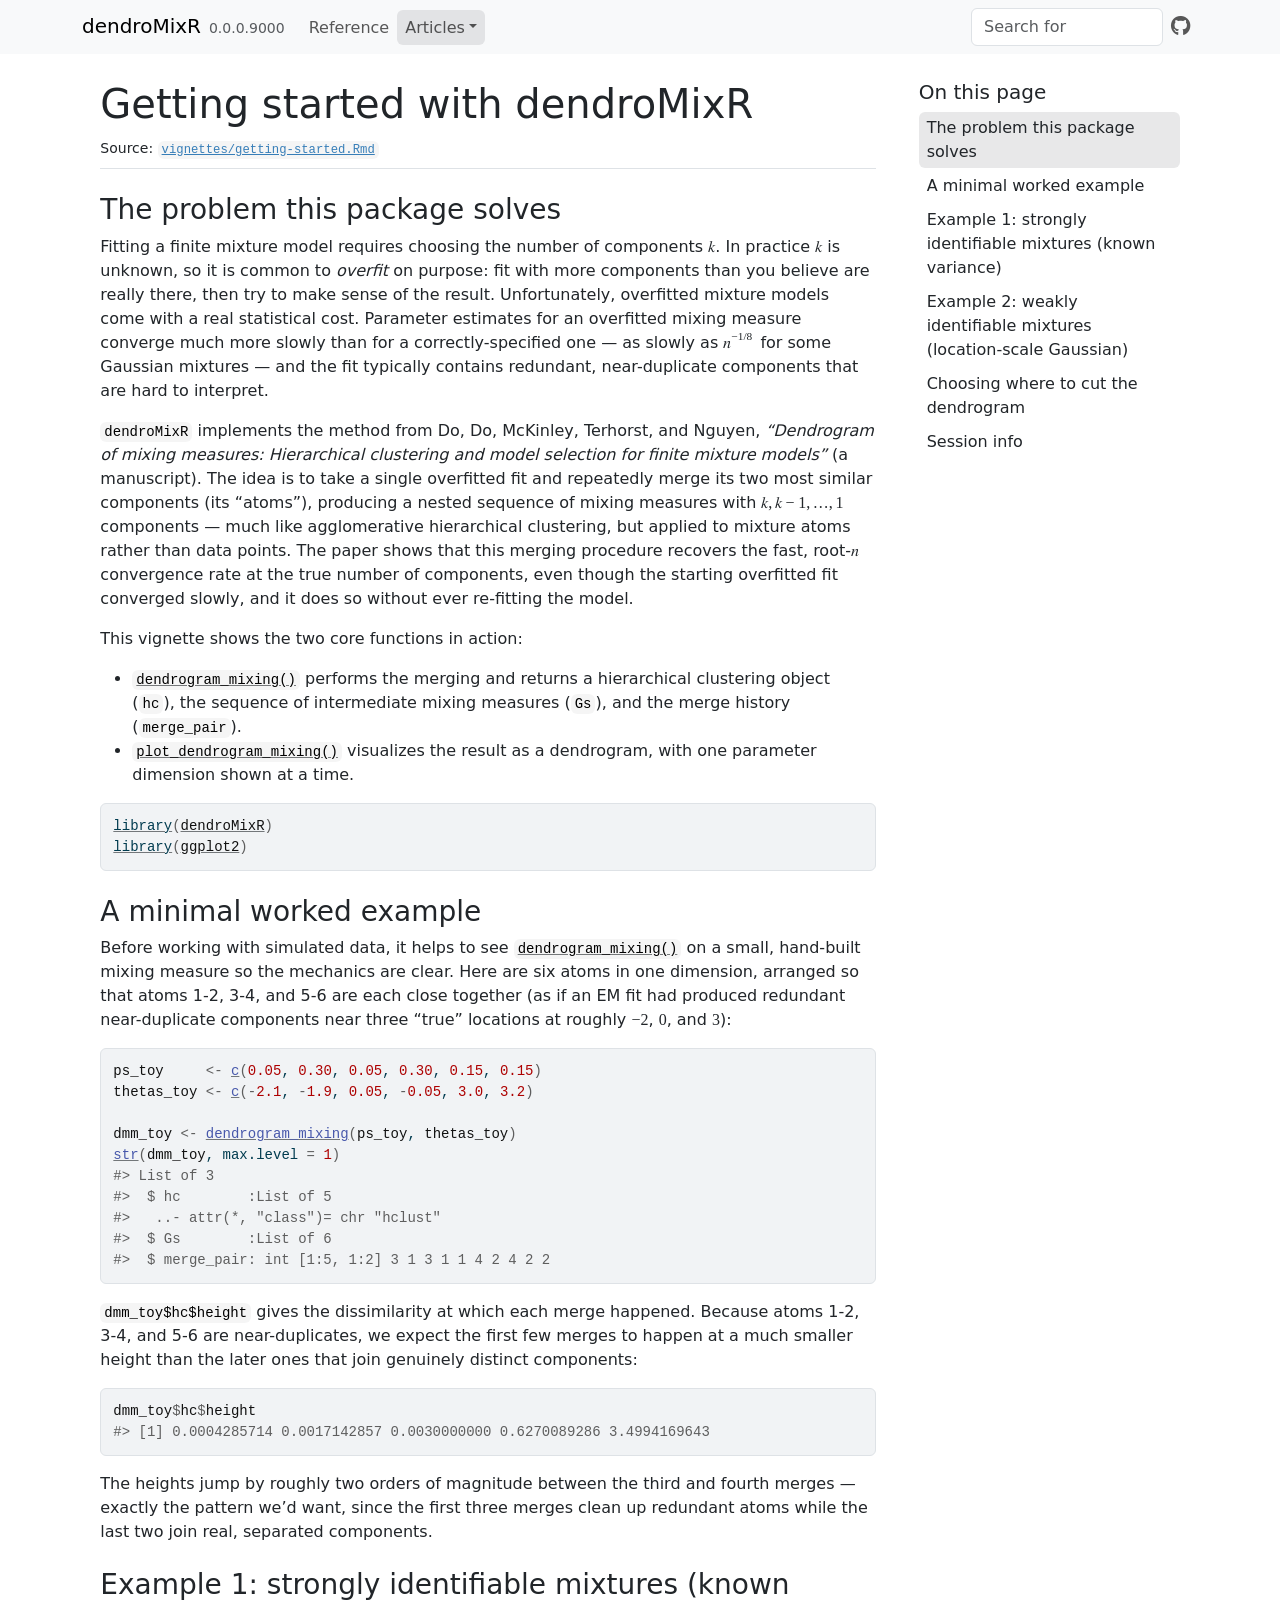
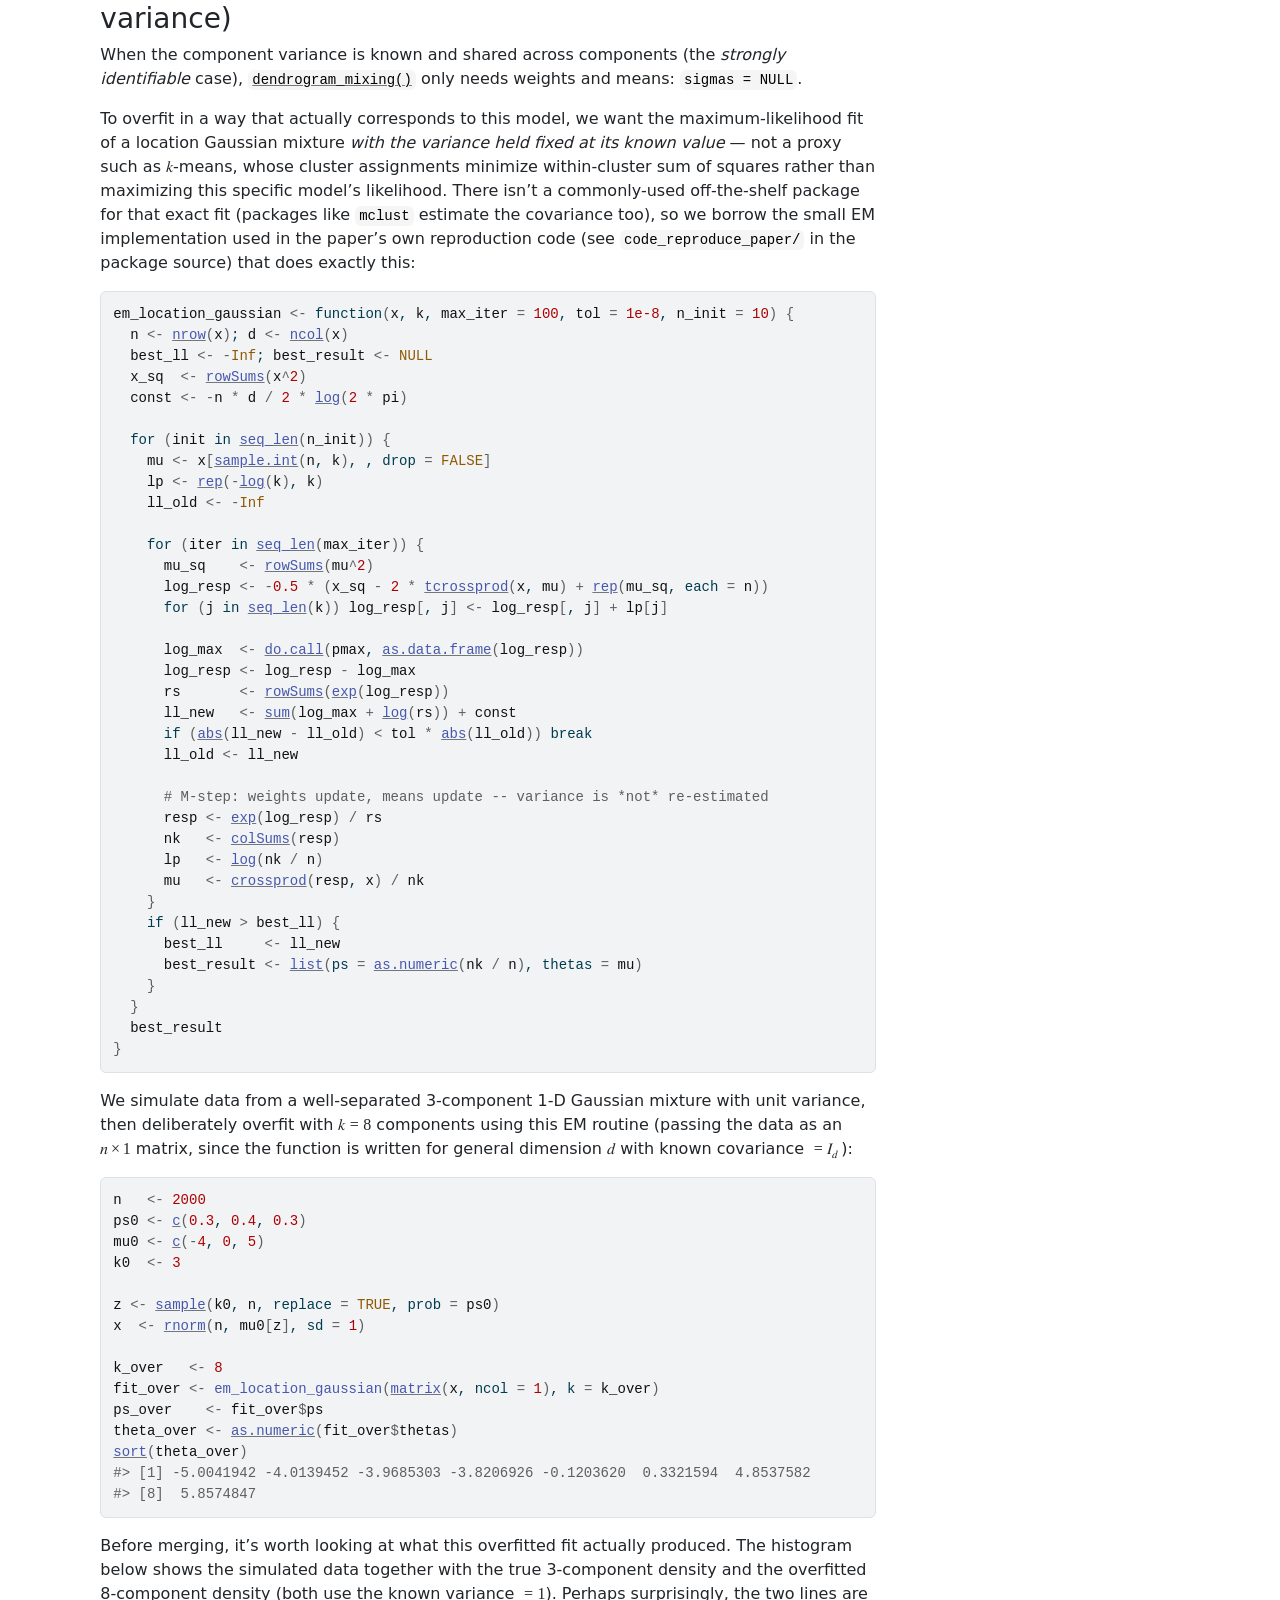
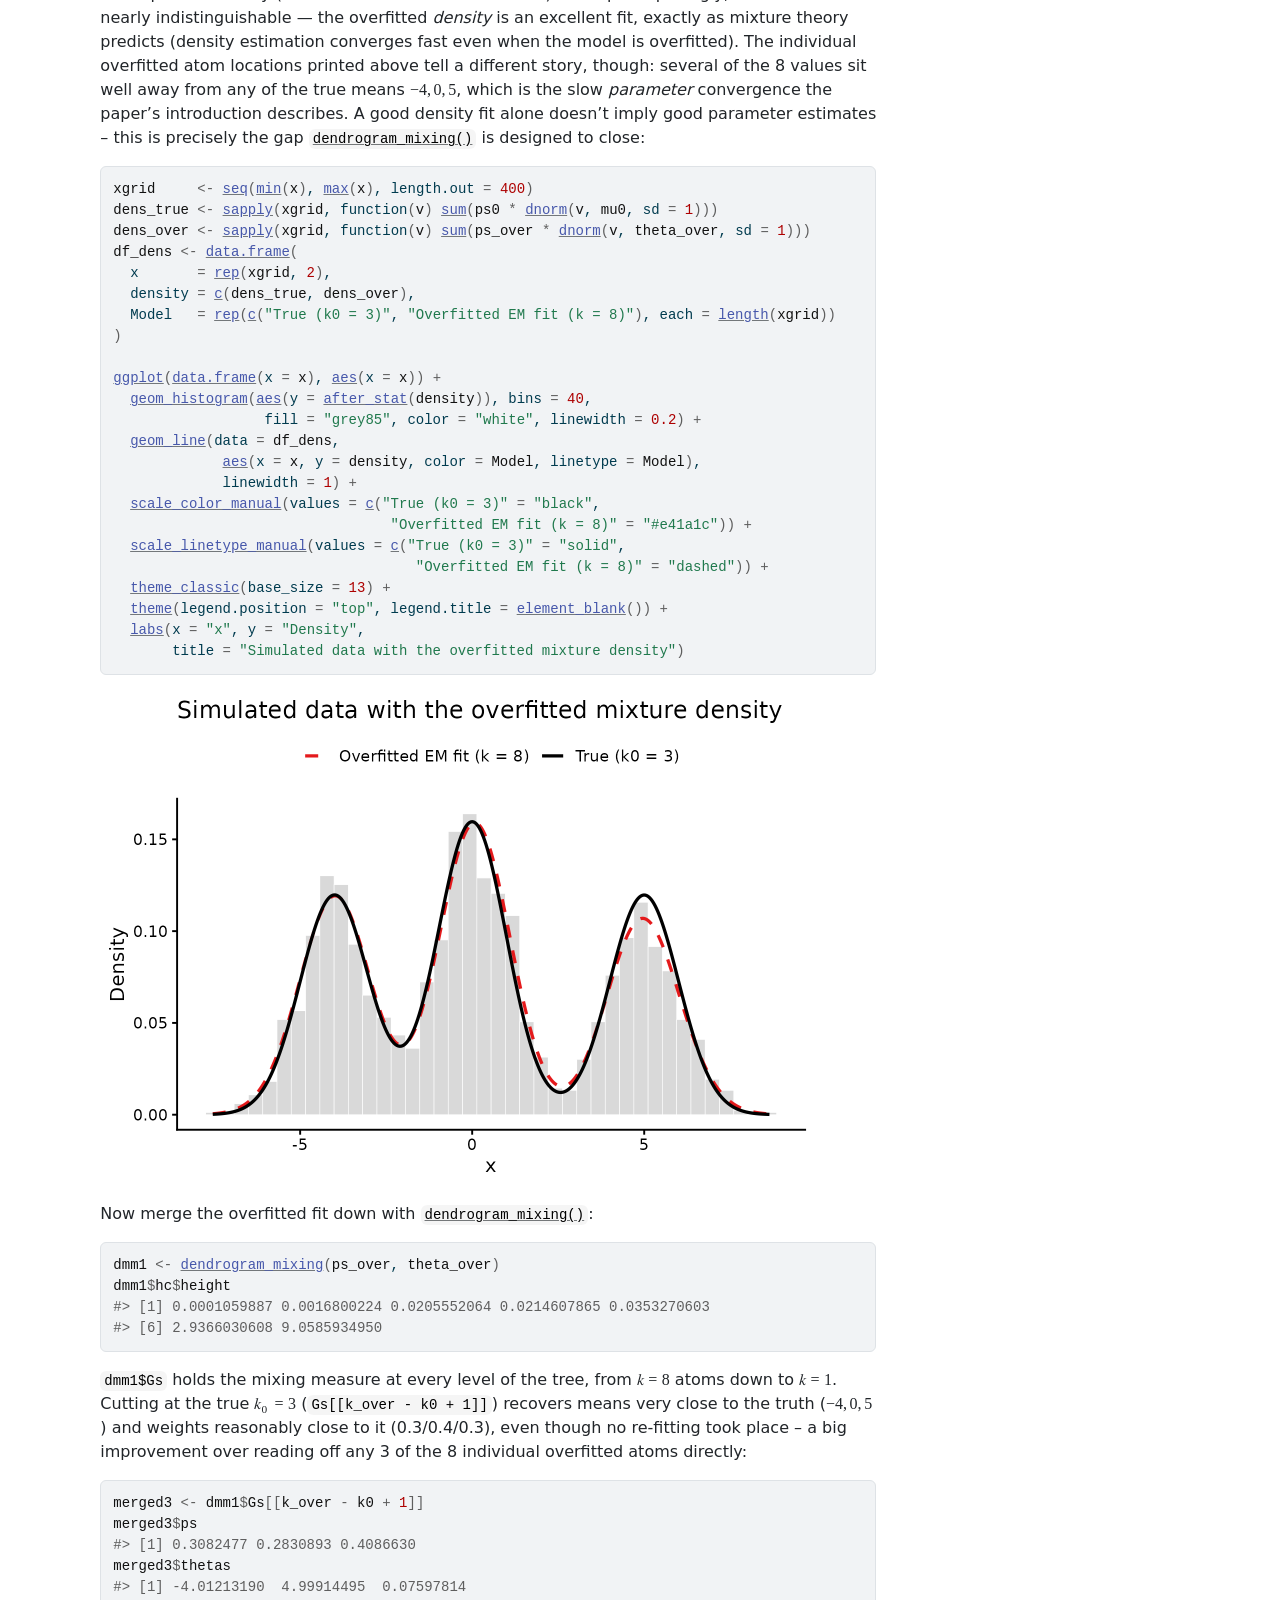
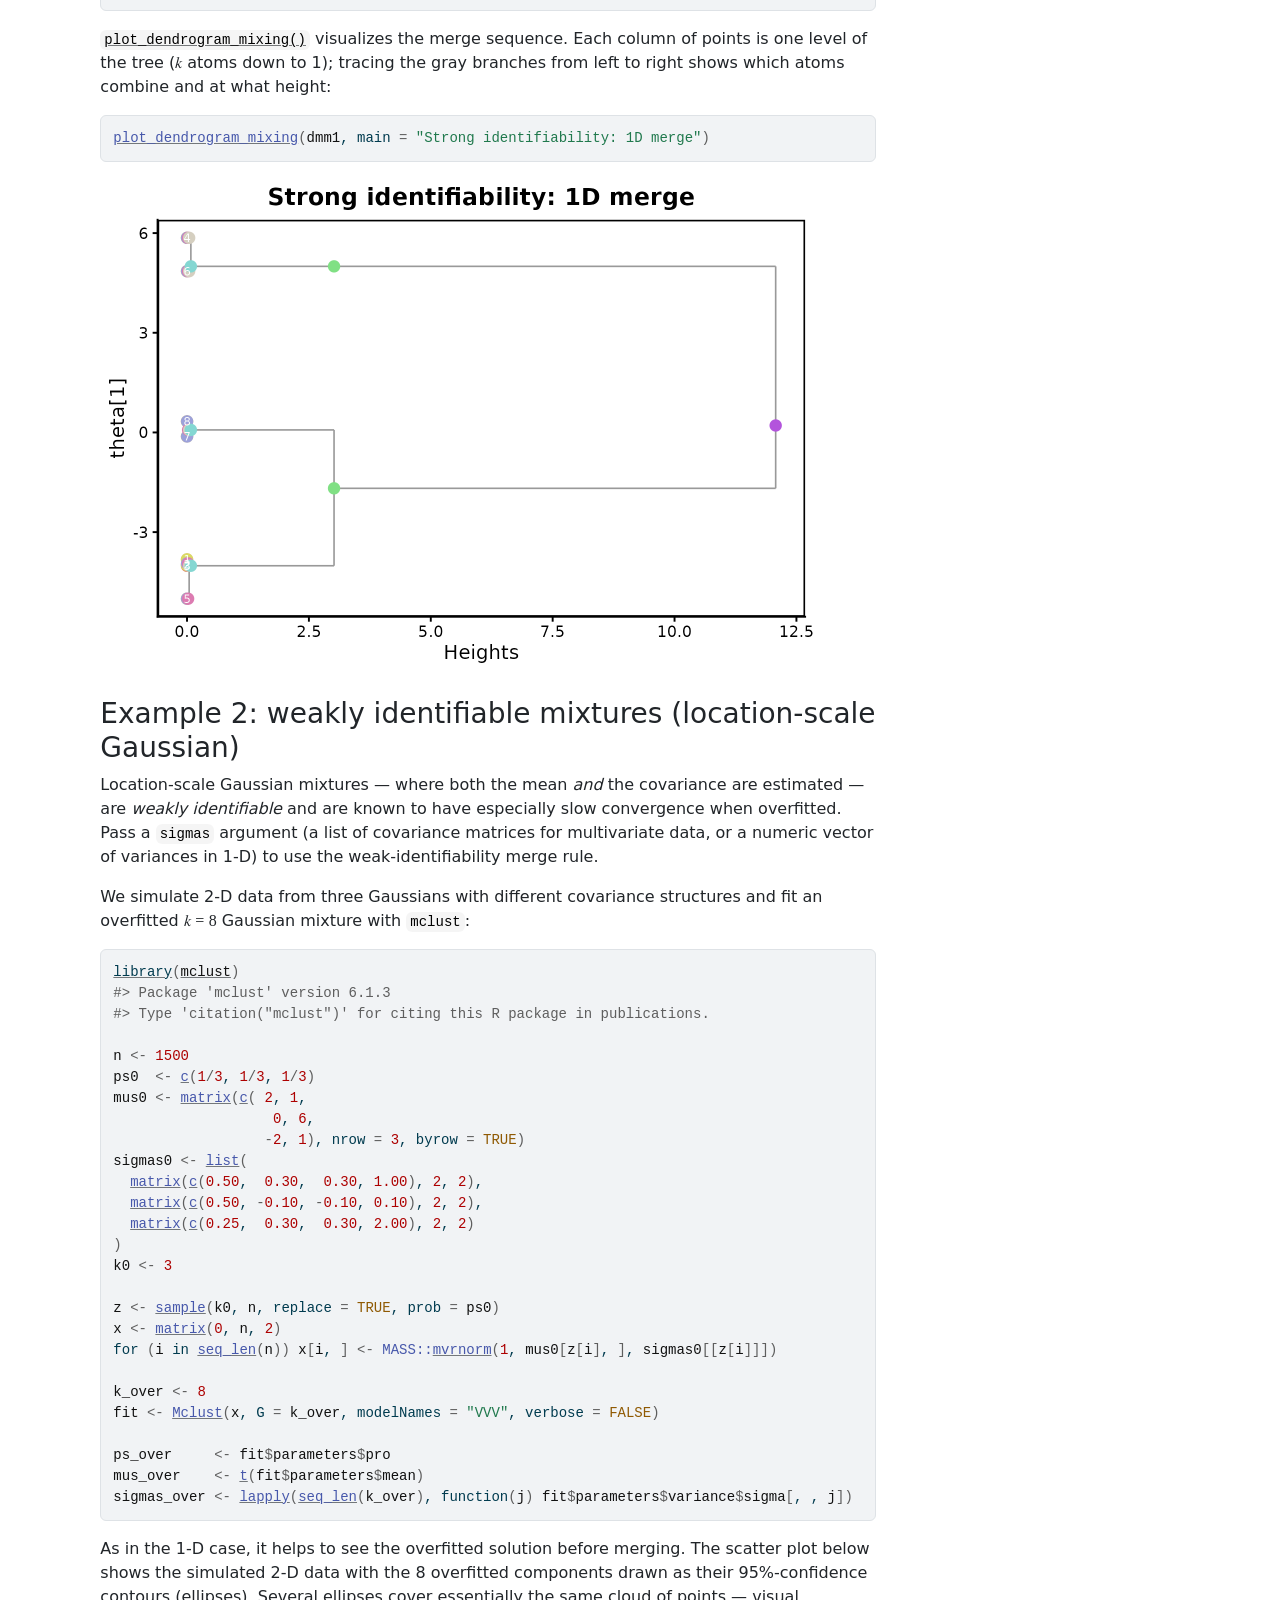
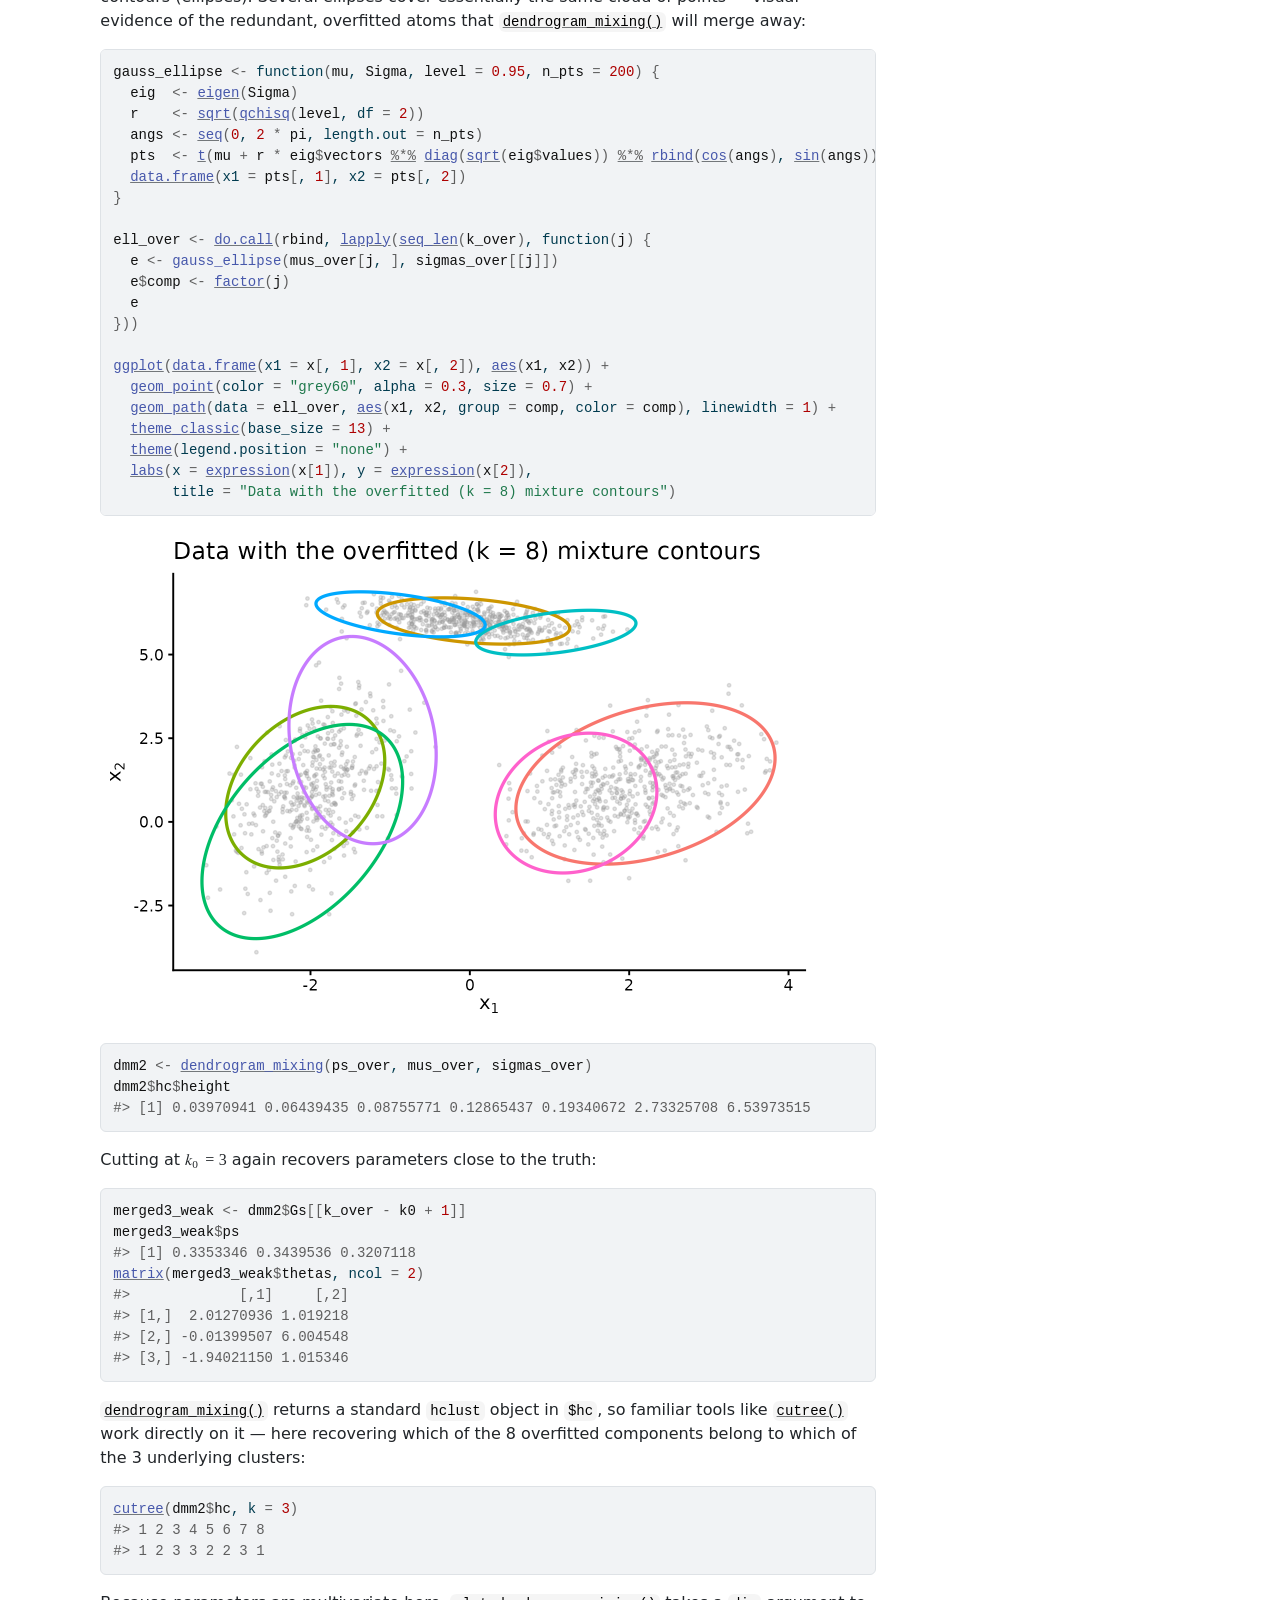
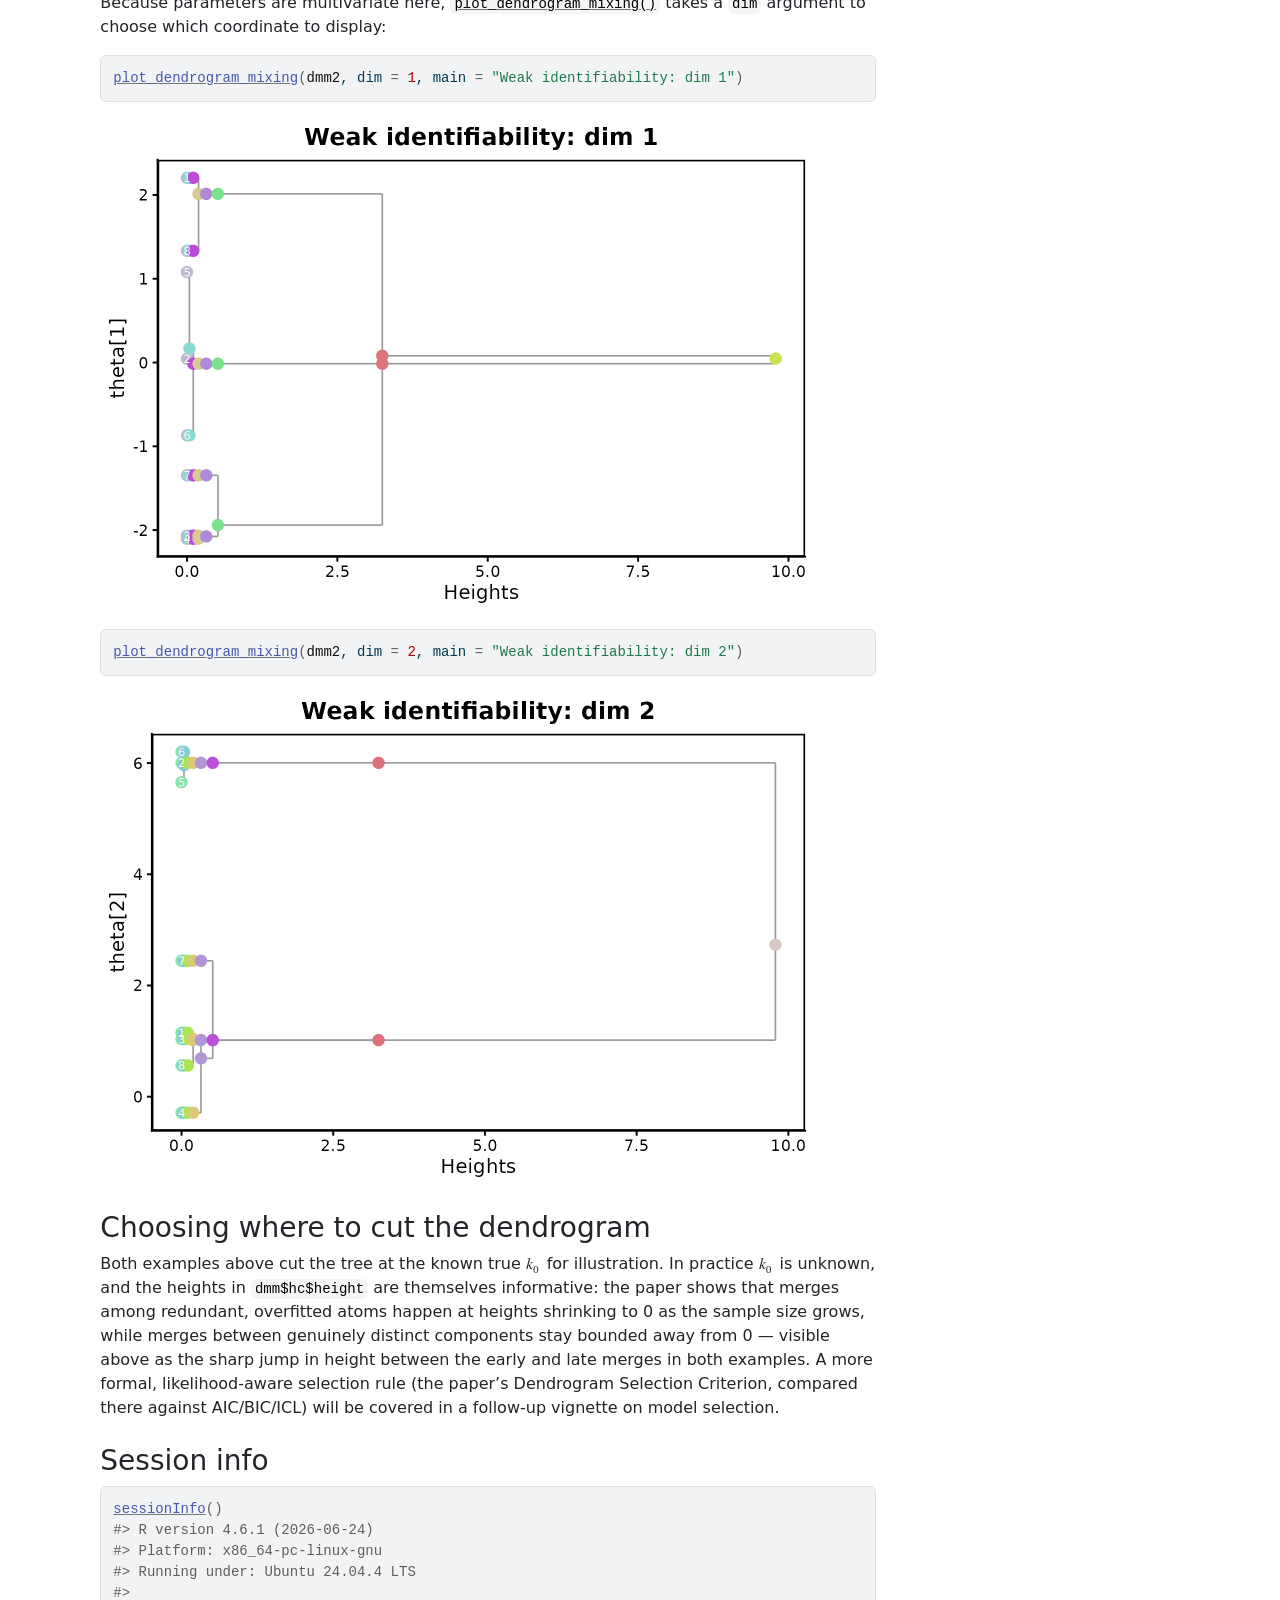
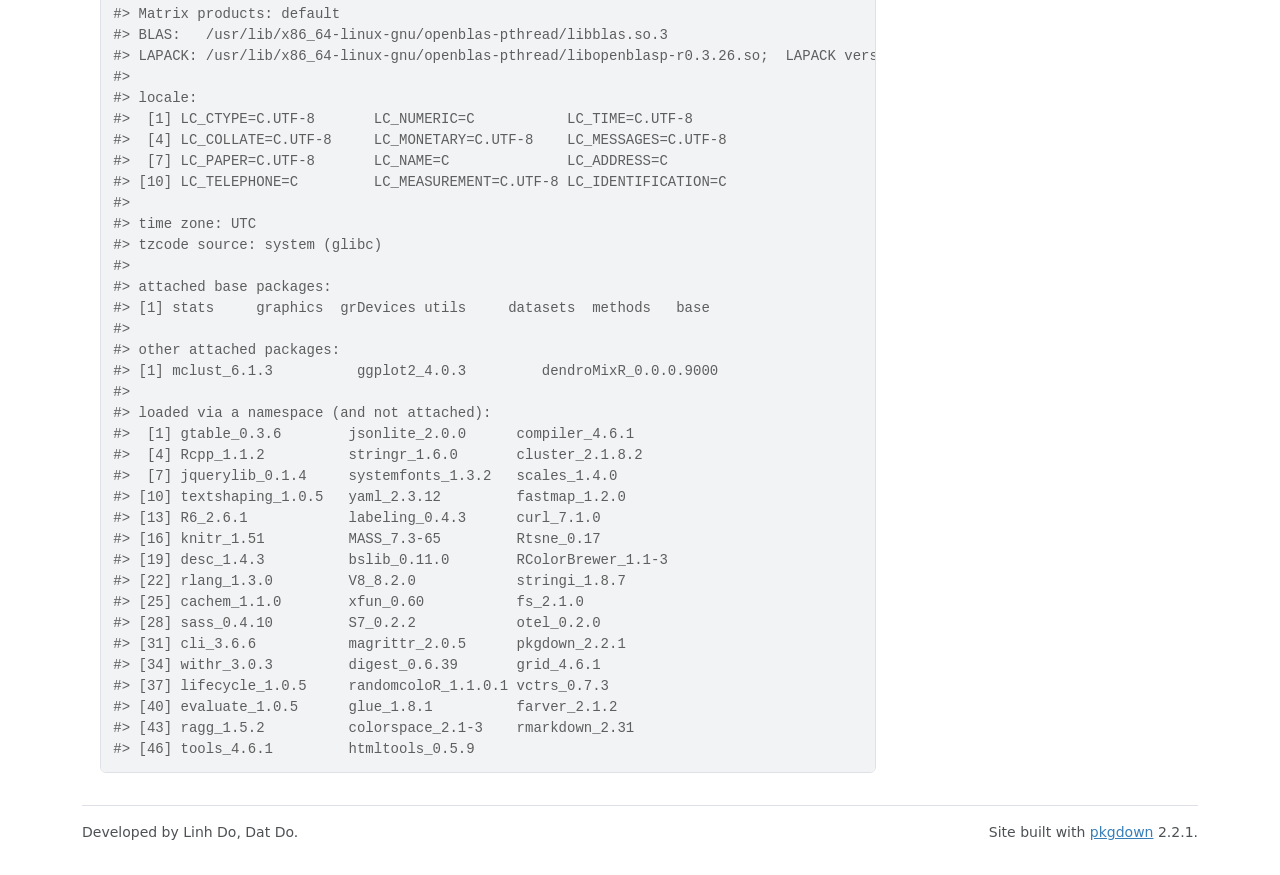
==== commit f999144d: "Deploying to gh-pages from @ dodat-stats/dendroMixR@3af6ab74538b9ea7e6e96792c5df769e2896177c 🚀" ====
--- a/articles/getting-started.html
+++ b/articles/getting-started.html
@@ -83,10 +83,10 @@
 near-duplicate components that are hard to interpret.</p>
 <p><code>dendroMixR</code> implements the method from Do, Do, McKinley,
 Terhorst, and Nguyen, <em>“Dendrogram of mixing measures: Hierarchical
-clustering and model selection for finite mixture models”</em>
-(Biometrika, 2025). The idea is to take a single overfitted fit and
-repeatedly merge its two most similar components (its “atoms”),
-producing a nested sequence of mixing measures with
+clustering and model selection for finite mixture models”</em> (a
+manuscript). The idea is to take a single overfitted fit and repeatedly
+merge its two most similar components (its “atoms”), producing a nested
+sequence of mixing measures with
 <math display="inline" xmlns="http://www.w3.org/1998/Math/MathML"><semantics><mrow><mi>k</mi><mo>,</mo><mi>k</mi><mo>−</mo><mn>1</mn><mo>,</mo><mi>…</mi><mo>,</mo><mn>1</mn></mrow><annotation encoding="application/x-tex">k, k-1, \dots, 1</annotation></semantics></math>
 components — much like agglomerative hierarchical clustering, but
 applied to mixture atoms rather than data points. The paper shows that
@@ -107,7 +107,8 @@
 dendrogram, with one parameter dimension shown at a time.</li>
 </ul>
 <div class="sourceCode" id="cb1"><pre class="downlit sourceCode r">
-<code class="sourceCode R"><span><span class="kw"><a href="https://rdrr.io/r/base/library.html" class="external-link">library</a></span><span class="op">(</span><span class="va"><a href="https://github.com/dodat-stats/dendroMixR" class="external-link">dendroMixR</a></span><span class="op">)</span></span></code></pre></div>
+<code class="sourceCode R"><span><span class="kw"><a href="https://rdrr.io/r/base/library.html" class="external-link">library</a></span><span class="op">(</span><span class="va"><a href="https://github.com/dodat-stats/dendroMixR" class="external-link">dendroMixR</a></span><span class="op">)</span></span>
+<span><span class="kw"><a href="https://rdrr.io/r/base/library.html" class="external-link">library</a></span><span class="op">(</span><span class="va"><a href="https://ggplot2.tidyverse.org" class="external-link">ggplot2</a></span><span class="op">)</span></span></code></pre></div>
 </div>
 <div class="section level2">
 <h2 id="a-minimal-worked-example">A minimal worked example<a class="anchor" aria-label="anchor" href="#a-minimal-worked-example"></a>
@@ -151,15 +152,65 @@
 <p>When the component variance is known and shared across components
 (the <em>strongly identifiable</em> case),
 <code><a href="../reference/dendrogram_mixing.html">dendrogram_mixing()</a></code> only needs weights and means:
-<code>sigmas = NULL</code>. This case also covers the common practice of
-overfitting via a hard-clustering method such as
+<code>sigmas = NULL</code>.</p>
+<p>To overfit in a way that actually corresponds to this model, we want
+the maximum-likelihood fit of a location Gaussian mixture <em>with the
+variance held fixed at its known value</em> — not a proxy such as
 <math display="inline" xmlns="http://www.w3.org/1998/Math/MathML"><semantics><mi>k</mi><annotation encoding="application/x-tex">k</annotation></semantics></math>-means,
-which implicitly assumes equal, fixed variance across clusters.</p>
+whose cluster assignments minimize within-cluster sum of squares rather
+than maximizing this specific model’s likelihood. There isn’t a
+commonly-used off-the-shelf package for that exact fit (packages like
+<code>mclust</code> estimate the covariance too), so we borrow the small
+EM implementation used in the paper’s own reproduction code (see
+<code>code_reproduce_paper/</code> in the package source) that does
+exactly this:</p>
+<div class="sourceCode" id="cb4"><pre class="downlit sourceCode r">
+<code class="sourceCode R"><span><span class="va">em_location_gaussian</span> <span class="op">&lt;-</span> <span class="kw">function</span><span class="op">(</span><span class="va">x</span>, <span class="va">k</span>, <span class="va">max_iter</span> <span class="op">=</span> <span class="fl">100</span>, <span class="va">tol</span> <span class="op">=</span> <span class="fl">1e-8</span>, <span class="va">n_init</span> <span class="op">=</span> <span class="fl">10</span><span class="op">)</span> <span class="op">{</span></span>
+<span>  <span class="va">n</span> <span class="op">&lt;-</span> <span class="fu"><a href="https://rdrr.io/r/base/nrow.html" class="external-link">nrow</a></span><span class="op">(</span><span class="va">x</span><span class="op">)</span>; <span class="va">d</span> <span class="op">&lt;-</span> <span class="fu"><a href="https://rdrr.io/r/base/nrow.html" class="external-link">ncol</a></span><span class="op">(</span><span class="va">x</span><span class="op">)</span></span>
+<span>  <span class="va">best_ll</span> <span class="op">&lt;-</span> <span class="op">-</span><span class="cn">Inf</span>; <span class="va">best_result</span> <span class="op">&lt;-</span> <span class="cn">NULL</span></span>
+<span>  <span class="va">x_sq</span>  <span class="op">&lt;-</span> <span class="fu"><a href="https://rdrr.io/r/base/colSums.html" class="external-link">rowSums</a></span><span class="op">(</span><span class="va">x</span><span class="op">^</span><span class="fl">2</span><span class="op">)</span></span>
+<span>  <span class="va">const</span> <span class="op">&lt;-</span> <span class="op">-</span><span class="va">n</span> <span class="op">*</span> <span class="va">d</span> <span class="op">/</span> <span class="fl">2</span> <span class="op">*</span> <span class="fu"><a href="https://rdrr.io/r/base/Log.html" class="external-link">log</a></span><span class="op">(</span><span class="fl">2</span> <span class="op">*</span> <span class="va">pi</span><span class="op">)</span></span>
+<span></span>
+<span>  <span class="kw">for</span> <span class="op">(</span><span class="va">init</span> <span class="kw">in</span> <span class="fu"><a href="https://rdrr.io/r/base/seq.html" class="external-link">seq_len</a></span><span class="op">(</span><span class="va">n_init</span><span class="op">)</span><span class="op">)</span> <span class="op">{</span></span>
+<span>    <span class="va">mu</span> <span class="op">&lt;-</span> <span class="va">x</span><span class="op">[</span><span class="fu"><a href="https://rdrr.io/r/base/sample.html" class="external-link">sample.int</a></span><span class="op">(</span><span class="va">n</span>, <span class="va">k</span><span class="op">)</span>, , drop <span class="op">=</span> <span class="cn">FALSE</span><span class="op">]</span></span>
+<span>    <span class="va">lp</span> <span class="op">&lt;-</span> <span class="fu"><a href="https://rdrr.io/r/base/rep.html" class="external-link">rep</a></span><span class="op">(</span><span class="op">-</span><span class="fu"><a href="https://rdrr.io/r/base/Log.html" class="external-link">log</a></span><span class="op">(</span><span class="va">k</span><span class="op">)</span>, <span class="va">k</span><span class="op">)</span></span>
+<span>    <span class="va">ll_old</span> <span class="op">&lt;-</span> <span class="op">-</span><span class="cn">Inf</span></span>
+<span></span>
+<span>    <span class="kw">for</span> <span class="op">(</span><span class="va">iter</span> <span class="kw">in</span> <span class="fu"><a href="https://rdrr.io/r/base/seq.html" class="external-link">seq_len</a></span><span class="op">(</span><span class="va">max_iter</span><span class="op">)</span><span class="op">)</span> <span class="op">{</span></span>
+<span>      <span class="va">mu_sq</span>    <span class="op">&lt;-</span> <span class="fu"><a href="https://rdrr.io/r/base/colSums.html" class="external-link">rowSums</a></span><span class="op">(</span><span class="va">mu</span><span class="op">^</span><span class="fl">2</span><span class="op">)</span></span>
+<span>      <span class="va">log_resp</span> <span class="op">&lt;-</span> <span class="op">-</span><span class="fl">0.5</span> <span class="op">*</span> <span class="op">(</span><span class="va">x_sq</span> <span class="op">-</span> <span class="fl">2</span> <span class="op">*</span> <span class="fu"><a href="https://rdrr.io/r/base/crossprod.html" class="external-link">tcrossprod</a></span><span class="op">(</span><span class="va">x</span>, <span class="va">mu</span><span class="op">)</span> <span class="op">+</span> <span class="fu"><a href="https://rdrr.io/r/base/rep.html" class="external-link">rep</a></span><span class="op">(</span><span class="va">mu_sq</span>, each <span class="op">=</span> <span class="va">n</span><span class="op">)</span><span class="op">)</span></span>
+<span>      <span class="kw">for</span> <span class="op">(</span><span class="va">j</span> <span class="kw">in</span> <span class="fu"><a href="https://rdrr.io/r/base/seq.html" class="external-link">seq_len</a></span><span class="op">(</span><span class="va">k</span><span class="op">)</span><span class="op">)</span> <span class="va">log_resp</span><span class="op">[</span>, <span class="va">j</span><span class="op">]</span> <span class="op">&lt;-</span> <span class="va">log_resp</span><span class="op">[</span>, <span class="va">j</span><span class="op">]</span> <span class="op">+</span> <span class="va">lp</span><span class="op">[</span><span class="va">j</span><span class="op">]</span></span>
+<span></span>
+<span>      <span class="va">log_max</span>  <span class="op">&lt;-</span> <span class="fu"><a href="https://rdrr.io/r/base/do.call.html" class="external-link">do.call</a></span><span class="op">(</span><span class="va">pmax</span>, <span class="fu"><a href="https://rdrr.io/r/base/as.data.frame.html" class="external-link">as.data.frame</a></span><span class="op">(</span><span class="va">log_resp</span><span class="op">)</span><span class="op">)</span></span>
+<span>      <span class="va">log_resp</span> <span class="op">&lt;-</span> <span class="va">log_resp</span> <span class="op">-</span> <span class="va">log_max</span></span>
+<span>      <span class="va">rs</span>       <span class="op">&lt;-</span> <span class="fu"><a href="https://rdrr.io/r/base/colSums.html" class="external-link">rowSums</a></span><span class="op">(</span><span class="fu"><a href="https://rdrr.io/r/base/Log.html" class="external-link">exp</a></span><span class="op">(</span><span class="va">log_resp</span><span class="op">)</span><span class="op">)</span></span>
+<span>      <span class="va">ll_new</span>   <span class="op">&lt;-</span> <span class="fu"><a href="https://rdrr.io/r/base/sum.html" class="external-link">sum</a></span><span class="op">(</span><span class="va">log_max</span> <span class="op">+</span> <span class="fu"><a href="https://rdrr.io/r/base/Log.html" class="external-link">log</a></span><span class="op">(</span><span class="va">rs</span><span class="op">)</span><span class="op">)</span> <span class="op">+</span> <span class="va">const</span></span>
+<span>      <span class="kw">if</span> <span class="op">(</span><span class="fu"><a href="https://rdrr.io/r/base/MathFun.html" class="external-link">abs</a></span><span class="op">(</span><span class="va">ll_new</span> <span class="op">-</span> <span class="va">ll_old</span><span class="op">)</span> <span class="op">&lt;</span> <span class="va">tol</span> <span class="op">*</span> <span class="fu"><a href="https://rdrr.io/r/base/MathFun.html" class="external-link">abs</a></span><span class="op">(</span><span class="va">ll_old</span><span class="op">)</span><span class="op">)</span> <span class="kw">break</span></span>
+<span>      <span class="va">ll_old</span> <span class="op">&lt;-</span> <span class="va">ll_new</span></span>
+<span></span>
+<span>      <span class="co"># M-step: weights update, means update -- variance is *not* re-estimated</span></span>
+<span>      <span class="va">resp</span> <span class="op">&lt;-</span> <span class="fu"><a href="https://rdrr.io/r/base/Log.html" class="external-link">exp</a></span><span class="op">(</span><span class="va">log_resp</span><span class="op">)</span> <span class="op">/</span> <span class="va">rs</span></span>
+<span>      <span class="va">nk</span>   <span class="op">&lt;-</span> <span class="fu"><a href="https://rdrr.io/r/base/colSums.html" class="external-link">colSums</a></span><span class="op">(</span><span class="va">resp</span><span class="op">)</span></span>
+<span>      <span class="va">lp</span>   <span class="op">&lt;-</span> <span class="fu"><a href="https://rdrr.io/r/base/Log.html" class="external-link">log</a></span><span class="op">(</span><span class="va">nk</span> <span class="op">/</span> <span class="va">n</span><span class="op">)</span></span>
+<span>      <span class="va">mu</span>   <span class="op">&lt;-</span> <span class="fu"><a href="https://rdrr.io/r/base/crossprod.html" class="external-link">crossprod</a></span><span class="op">(</span><span class="va">resp</span>, <span class="va">x</span><span class="op">)</span> <span class="op">/</span> <span class="va">nk</span></span>
+<span>    <span class="op">}</span></span>
+<span>    <span class="kw">if</span> <span class="op">(</span><span class="va">ll_new</span> <span class="op">&gt;</span> <span class="va">best_ll</span><span class="op">)</span> <span class="op">{</span></span>
+<span>      <span class="va">best_ll</span>     <span class="op">&lt;-</span> <span class="va">ll_new</span></span>
+<span>      <span class="va">best_result</span> <span class="op">&lt;-</span> <span class="fu"><a href="https://rdrr.io/r/base/list.html" class="external-link">list</a></span><span class="op">(</span>ps <span class="op">=</span> <span class="fu"><a href="https://rdrr.io/r/base/numeric.html" class="external-link">as.numeric</a></span><span class="op">(</span><span class="va">nk</span> <span class="op">/</span> <span class="va">n</span><span class="op">)</span>, thetas <span class="op">=</span> <span class="va">mu</span><span class="op">)</span></span>
+<span>    <span class="op">}</span></span>
+<span>  <span class="op">}</span></span>
+<span>  <span class="va">best_result</span></span>
+<span><span class="op">}</span></span></code></pre></div>
 <p>We simulate data from a well-separated 3-component 1-D Gaussian
 mixture with unit variance, then deliberately overfit with
 <math display="inline" xmlns="http://www.w3.org/1998/Math/MathML"><semantics><mrow><mi>k</mi><mo>=</mo><mn>8</mn></mrow><annotation encoding="application/x-tex">k = 8</annotation></semantics></math>
-clusters:</p>
-<div class="sourceCode" id="cb4"><pre class="downlit sourceCode r">
+components using this EM routine (passing the data as an
+<math display="inline" xmlns="http://www.w3.org/1998/Math/MathML"><semantics><mrow><mi>n</mi><mo>×</mo><mn>1</mn></mrow><annotation encoding="application/x-tex">n \times 1</annotation></semantics></math>
+matrix, since the function is written for general dimension
+<math display="inline" xmlns="http://www.w3.org/1998/Math/MathML"><semantics><mi>d</mi><annotation encoding="application/x-tex">d</annotation></semantics></math>
+with known covariance
+<math display="inline" xmlns="http://www.w3.org/1998/Math/MathML"><semantics><mrow><mo>=</mo><msub><mi>I</mi><mi>d</mi></msub></mrow><annotation encoding="application/x-tex">=I_d</annotation></semantics></math>):</p>
+<div class="sourceCode" id="cb5"><pre class="downlit sourceCode r">
 <code class="sourceCode R"><span><span class="va">n</span>   <span class="op">&lt;-</span> <span class="fl">2000</span></span>
 <span><span class="va">ps0</span> <span class="op">&lt;-</span> <span class="fu"><a href="https://rdrr.io/r/base/c.html" class="external-link">c</a></span><span class="op">(</span><span class="fl">0.3</span>, <span class="fl">0.4</span>, <span class="fl">0.3</span><span class="op">)</span></span>
 <span><span class="va">mu0</span> <span class="op">&lt;-</span> <span class="fu"><a href="https://rdrr.io/r/base/c.html" class="external-link">c</a></span><span class="op">(</span><span class="op">-</span><span class="fl">4</span>, <span class="fl">0</span>, <span class="fl">5</span><span class="op">)</span></span>
@@ -168,16 +219,61 @@
 <span><span class="va">z</span> <span class="op">&lt;-</span> <span class="fu"><a href="https://rdrr.io/r/base/sample.html" class="external-link">sample</a></span><span class="op">(</span><span class="va">k0</span>, <span class="va">n</span>, replace <span class="op">=</span> <span class="cn">TRUE</span>, prob <span class="op">=</span> <span class="va">ps0</span><span class="op">)</span></span>
 <span><span class="va">x</span>  <span class="op">&lt;-</span> <span class="fu"><a href="https://rdrr.io/r/stats/Normal.html" class="external-link">rnorm</a></span><span class="op">(</span><span class="va">n</span>, <span class="va">mu0</span><span class="op">[</span><span class="va">z</span><span class="op">]</span>, sd <span class="op">=</span> <span class="fl">1</span><span class="op">)</span></span>
 <span></span>
-<span><span class="va">k_over</span> <span class="op">&lt;-</span> <span class="fl">8</span></span>
-<span><span class="va">km</span> <span class="op">&lt;-</span> <span class="fu"><a href="https://rdrr.io/r/stats/kmeans.html" class="external-link">kmeans</a></span><span class="op">(</span><span class="va">x</span>, centers <span class="op">=</span> <span class="va">k_over</span>, nstart <span class="op">=</span> <span class="fl">20</span><span class="op">)</span></span>
-<span><span class="va">ps_over</span>    <span class="op">&lt;-</span> <span class="fu"><a href="https://rdrr.io/r/base/numeric.html" class="external-link">as.numeric</a></span><span class="op">(</span><span class="fu"><a href="https://rdrr.io/r/base/table.html" class="external-link">table</a></span><span class="op">(</span><span class="va">km</span><span class="op">$</span><span class="va">cluster</span><span class="op">)</span><span class="op">)</span> <span class="op">/</span> <span class="va">n</span></span>
-<span><span class="va">theta_over</span> <span class="op">&lt;-</span> <span class="fu"><a href="https://rdrr.io/r/base/numeric.html" class="external-link">as.numeric</a></span><span class="op">(</span><span class="va">km</span><span class="op">$</span><span class="va">centers</span><span class="op">)</span></span></code></pre></div>
+<span><span class="va">k_over</span>   <span class="op">&lt;-</span> <span class="fl">8</span></span>
+<span><span class="va">fit_over</span> <span class="op">&lt;-</span> <span class="fu">em_location_gaussian</span><span class="op">(</span><span class="fu"><a href="https://rdrr.io/r/base/matrix.html" class="external-link">matrix</a></span><span class="op">(</span><span class="va">x</span>, ncol <span class="op">=</span> <span class="fl">1</span><span class="op">)</span>, k <span class="op">=</span> <span class="va">k_over</span><span class="op">)</span></span>
+<span><span class="va">ps_over</span>    <span class="op">&lt;-</span> <span class="va">fit_over</span><span class="op">$</span><span class="va">ps</span></span>
+<span><span class="va">theta_over</span> <span class="op">&lt;-</span> <span class="fu"><a href="https://rdrr.io/r/base/numeric.html" class="external-link">as.numeric</a></span><span class="op">(</span><span class="va">fit_over</span><span class="op">$</span><span class="va">thetas</span><span class="op">)</span></span>
+<span><span class="fu"><a href="https://rdrr.io/r/base/sort.html" class="external-link">sort</a></span><span class="op">(</span><span class="va">theta_over</span><span class="op">)</span></span>
+<span><span class="co">#&gt; [1] -5.0041942 -4.0139452 -3.9685303 -3.8206926 -0.1203620  0.3321594  4.8537582</span></span>
+<span><span class="co">#&gt; [8]  5.8574847</span></span></code></pre></div>
+<p>Before merging, it’s worth looking at what this overfitted fit
+actually produced. The histogram below shows the simulated data together
+with the true 3-component density and the overfitted 8-component density
+(both use the known variance
+<math display="inline" xmlns="http://www.w3.org/1998/Math/MathML"><semantics><mrow><mo>=</mo><mn>1</mn></mrow><annotation encoding="application/x-tex">=1</annotation></semantics></math>).
+Perhaps surprisingly, the two lines are nearly indistinguishable — the
+overfitted <em>density</em> is an excellent fit, exactly as mixture
+theory predicts (density estimation converges fast even when the model
+is overfitted). The individual overfitted atom locations printed above
+tell a different story, though: several of the 8 values sit well away
+from any of the true means
+<math display="inline" xmlns="http://www.w3.org/1998/Math/MathML"><semantics><mrow><mi>−</mi><mn>4</mn><mo>,</mo><mn>0</mn><mo>,</mo><mn>5</mn></mrow><annotation encoding="application/x-tex">-4, 0, 5</annotation></semantics></math>,
+which is the slow <em>parameter</em> convergence the paper’s
+introduction describes. A good density fit alone doesn’t imply good
+parameter estimates – this is precisely the gap
+<code><a href="../reference/dendrogram_mixing.html">dendrogram_mixing()</a></code> is designed to close:</p>
+<div class="sourceCode" id="cb6"><pre class="downlit sourceCode r">
+<code class="sourceCode R"><span><span class="va">xgrid</span>     <span class="op">&lt;-</span> <span class="fu"><a href="https://rdrr.io/r/base/seq.html" class="external-link">seq</a></span><span class="op">(</span><span class="fu"><a href="https://rdrr.io/r/base/Extremes.html" class="external-link">min</a></span><span class="op">(</span><span class="va">x</span><span class="op">)</span>, <span class="fu"><a href="https://rdrr.io/r/base/Extremes.html" class="external-link">max</a></span><span class="op">(</span><span class="va">x</span><span class="op">)</span>, length.out <span class="op">=</span> <span class="fl">400</span><span class="op">)</span></span>
+<span><span class="va">dens_true</span> <span class="op">&lt;-</span> <span class="fu"><a href="https://rdrr.io/r/base/lapply.html" class="external-link">sapply</a></span><span class="op">(</span><span class="va">xgrid</span>, <span class="kw">function</span><span class="op">(</span><span class="va">v</span><span class="op">)</span> <span class="fu"><a href="https://rdrr.io/r/base/sum.html" class="external-link">sum</a></span><span class="op">(</span><span class="va">ps0</span> <span class="op">*</span> <span class="fu"><a href="https://rdrr.io/r/stats/Normal.html" class="external-link">dnorm</a></span><span class="op">(</span><span class="va">v</span>, <span class="va">mu0</span>, sd <span class="op">=</span> <span class="fl">1</span><span class="op">)</span><span class="op">)</span><span class="op">)</span></span>
+<span><span class="va">dens_over</span> <span class="op">&lt;-</span> <span class="fu"><a href="https://rdrr.io/r/base/lapply.html" class="external-link">sapply</a></span><span class="op">(</span><span class="va">xgrid</span>, <span class="kw">function</span><span class="op">(</span><span class="va">v</span><span class="op">)</span> <span class="fu"><a href="https://rdrr.io/r/base/sum.html" class="external-link">sum</a></span><span class="op">(</span><span class="va">ps_over</span> <span class="op">*</span> <span class="fu"><a href="https://rdrr.io/r/stats/Normal.html" class="external-link">dnorm</a></span><span class="op">(</span><span class="va">v</span>, <span class="va">theta_over</span>, sd <span class="op">=</span> <span class="fl">1</span><span class="op">)</span><span class="op">)</span><span class="op">)</span></span>
+<span><span class="va">df_dens</span> <span class="op">&lt;-</span> <span class="fu"><a href="https://rdrr.io/r/base/data.frame.html" class="external-link">data.frame</a></span><span class="op">(</span></span>
+<span>  x       <span class="op">=</span> <span class="fu"><a href="https://rdrr.io/r/base/rep.html" class="external-link">rep</a></span><span class="op">(</span><span class="va">xgrid</span>, <span class="fl">2</span><span class="op">)</span>,</span>
+<span>  density <span class="op">=</span> <span class="fu"><a href="https://rdrr.io/r/base/c.html" class="external-link">c</a></span><span class="op">(</span><span class="va">dens_true</span>, <span class="va">dens_over</span><span class="op">)</span>,</span>
+<span>  Model   <span class="op">=</span> <span class="fu"><a href="https://rdrr.io/r/base/rep.html" class="external-link">rep</a></span><span class="op">(</span><span class="fu"><a href="https://rdrr.io/r/base/c.html" class="external-link">c</a></span><span class="op">(</span><span class="st">"True (k0 = 3)"</span>, <span class="st">"Overfitted EM fit (k = 8)"</span><span class="op">)</span>, each <span class="op">=</span> <span class="fu"><a href="https://rdrr.io/r/base/length.html" class="external-link">length</a></span><span class="op">(</span><span class="va">xgrid</span><span class="op">)</span><span class="op">)</span></span>
+<span><span class="op">)</span></span>
+<span></span>
+<span><span class="fu"><a href="https://ggplot2.tidyverse.org/reference/ggplot.html" class="external-link">ggplot</a></span><span class="op">(</span><span class="fu"><a href="https://rdrr.io/r/base/data.frame.html" class="external-link">data.frame</a></span><span class="op">(</span>x <span class="op">=</span> <span class="va">x</span><span class="op">)</span>, <span class="fu"><a href="https://ggplot2.tidyverse.org/reference/aes.html" class="external-link">aes</a></span><span class="op">(</span>x <span class="op">=</span> <span class="va">x</span><span class="op">)</span><span class="op">)</span> <span class="op">+</span></span>
+<span>  <span class="fu"><a href="https://ggplot2.tidyverse.org/reference/geom_histogram.html" class="external-link">geom_histogram</a></span><span class="op">(</span><span class="fu"><a href="https://ggplot2.tidyverse.org/reference/aes.html" class="external-link">aes</a></span><span class="op">(</span>y <span class="op">=</span> <span class="fu"><a href="https://ggplot2.tidyverse.org/reference/aes_eval.html" class="external-link">after_stat</a></span><span class="op">(</span><span class="va">density</span><span class="op">)</span><span class="op">)</span>, bins <span class="op">=</span> <span class="fl">40</span>,</span>
+<span>                  fill <span class="op">=</span> <span class="st">"grey85"</span>, color <span class="op">=</span> <span class="st">"white"</span>, linewidth <span class="op">=</span> <span class="fl">0.2</span><span class="op">)</span> <span class="op">+</span></span>
+<span>  <span class="fu"><a href="https://ggplot2.tidyverse.org/reference/geom_path.html" class="external-link">geom_line</a></span><span class="op">(</span>data <span class="op">=</span> <span class="va">df_dens</span>,</span>
+<span>             <span class="fu"><a href="https://ggplot2.tidyverse.org/reference/aes.html" class="external-link">aes</a></span><span class="op">(</span>x <span class="op">=</span> <span class="va">x</span>, y <span class="op">=</span> <span class="va">density</span>, color <span class="op">=</span> <span class="va">Model</span>, linetype <span class="op">=</span> <span class="va">Model</span><span class="op">)</span>,</span>
+<span>             linewidth <span class="op">=</span> <span class="fl">1</span><span class="op">)</span> <span class="op">+</span></span>
+<span>  <span class="fu"><a href="https://ggplot2.tidyverse.org/reference/scale_manual.html" class="external-link">scale_color_manual</a></span><span class="op">(</span>values <span class="op">=</span> <span class="fu"><a href="https://rdrr.io/r/base/c.html" class="external-link">c</a></span><span class="op">(</span><span class="st">"True (k0 = 3)"</span> <span class="op">=</span> <span class="st">"black"</span>,</span>
+<span>                                 <span class="st">"Overfitted EM fit (k = 8)"</span> <span class="op">=</span> <span class="st">"#e41a1c"</span><span class="op">)</span><span class="op">)</span> <span class="op">+</span></span>
+<span>  <span class="fu"><a href="https://ggplot2.tidyverse.org/reference/scale_manual.html" class="external-link">scale_linetype_manual</a></span><span class="op">(</span>values <span class="op">=</span> <span class="fu"><a href="https://rdrr.io/r/base/c.html" class="external-link">c</a></span><span class="op">(</span><span class="st">"True (k0 = 3)"</span> <span class="op">=</span> <span class="st">"solid"</span>,</span>
+<span>                                    <span class="st">"Overfitted EM fit (k = 8)"</span> <span class="op">=</span> <span class="st">"dashed"</span><span class="op">)</span><span class="op">)</span> <span class="op">+</span></span>
+<span>  <span class="fu"><a href="https://ggplot2.tidyverse.org/reference/ggtheme.html" class="external-link">theme_classic</a></span><span class="op">(</span>base_size <span class="op">=</span> <span class="fl">13</span><span class="op">)</span> <span class="op">+</span></span>
+<span>  <span class="fu"><a href="https://ggplot2.tidyverse.org/reference/theme.html" class="external-link">theme</a></span><span class="op">(</span>legend.position <span class="op">=</span> <span class="st">"top"</span>, legend.title <span class="op">=</span> <span class="fu"><a href="https://ggplot2.tidyverse.org/reference/element.html" class="external-link">element_blank</a></span><span class="op">(</span><span class="op">)</span><span class="op">)</span> <span class="op">+</span></span>
+<span>  <span class="fu"><a href="https://ggplot2.tidyverse.org/reference/labs.html" class="external-link">labs</a></span><span class="op">(</span>x <span class="op">=</span> <span class="st">"x"</span>, y <span class="op">=</span> <span class="st">"Density"</span>,</span>
+<span>       title <span class="op">=</span> <span class="st">"Simulated data with the overfitted mixture density"</span><span class="op">)</span></span></code></pre></div>
+<p><img src="getting-started_files/figure-html/strong-viz-1.png" class="r-plt" alt="Histogram of the simulated 1-D data with the true 3-component density and the overfitted 8-component density overlaid; the two lines are nearly indistinguishable." width="715"></p>
 <p>Now merge the overfitted fit down with
 <code><a href="../reference/dendrogram_mixing.html">dendrogram_mixing()</a></code>:</p>
-<div class="sourceCode" id="cb5"><pre class="downlit sourceCode r">
+<div class="sourceCode" id="cb7"><pre class="downlit sourceCode r">
 <code class="sourceCode R"><span><span class="va">dmm1</span> <span class="op">&lt;-</span> <span class="fu"><a href="../reference/dendrogram_mixing.html">dendrogram_mixing</a></span><span class="op">(</span><span class="va">ps_over</span>, <span class="va">theta_over</span><span class="op">)</span></span>
 <span><span class="va">dmm1</span><span class="op">$</span><span class="va">hc</span><span class="op">$</span><span class="va">height</span></span>
-<span><span class="co">#&gt; [1] 0.07689073 0.08837710 0.17687009 0.22175558 0.23793065 2.95811472 9.08888408</span></span></code></pre></div>
+<span><span class="co">#&gt; [1] 0.0001059887 0.0016800224 0.0205552064 0.0214607865 0.0353270603</span></span>
+<span><span class="co">#&gt; [6] 2.9366030608 9.0585934950</span></span></code></pre></div>
 <p><code>dmm1$Gs</code> holds the mixing measure at every level of the
 tree, from
 <math display="inline" xmlns="http://www.w3.org/1998/Math/MathML"><semantics><mrow><mi>k</mi><mo>=</mo><mn>8</mn></mrow><annotation encoding="application/x-tex">k = 8</annotation></semantics></math>
@@ -185,22 +281,24 @@
 <math display="inline" xmlns="http://www.w3.org/1998/Math/MathML"><semantics><mrow><mi>k</mi><mo>=</mo><mn>1</mn></mrow><annotation encoding="application/x-tex">k = 1</annotation></semantics></math>.
 Cutting at the true
 <math display="inline" xmlns="http://www.w3.org/1998/Math/MathML"><semantics><mrow><msub><mi>k</mi><mn>0</mn></msub><mo>=</mo><mn>3</mn></mrow><annotation encoding="application/x-tex">k_0 = 3</annotation></semantics></math>
-(<code>Gs[[k_over - k0 + 1]]</code>) recovers weights and means very
-close to the truth (0.3/0.4/0.3 and
-<math display="inline" xmlns="http://www.w3.org/1998/Math/MathML"><semantics><mrow><mi>−</mi><mn>4</mn><mo>,</mo><mn>0</mn><mo>,</mo><mn>5</mn></mrow><annotation encoding="application/x-tex">-4, 0, 5</annotation></semantics></math>),
-even though no re-fitting took place:</p>
-<div class="sourceCode" id="cb6"><pre class="downlit sourceCode r">
+(<code>Gs[[k_over - k0 + 1]]</code>) recovers means very close to the
+truth
+(<math display="inline" xmlns="http://www.w3.org/1998/Math/MathML"><semantics><mrow><mi>−</mi><mn>4</mn><mo>,</mo><mn>0</mn><mo>,</mo><mn>5</mn></mrow><annotation encoding="application/x-tex">-4, 0, 5</annotation></semantics></math>)
+and weights reasonably close to it (0.3/0.4/0.3), even though no
+re-fitting took place – a big improvement over reading off any 3 of the
+8 individual overfitted atoms directly:</p>
+<div class="sourceCode" id="cb8"><pre class="downlit sourceCode r">
 <code class="sourceCode R"><span><span class="va">merged3</span> <span class="op">&lt;-</span> <span class="va">dmm1</span><span class="op">$</span><span class="va">Gs</span><span class="op">[[</span><span class="va">k_over</span> <span class="op">-</span> <span class="va">k0</span> <span class="op">+</span> <span class="fl">1</span><span class="op">]</span><span class="op">]</span></span>
 <span><span class="va">merged3</span><span class="op">$</span><span class="va">ps</span></span>
-<span><span class="co">#&gt; [1] 0.2835 0.3275 0.3890</span></span>
+<span><span class="co">#&gt; [1] 0.3082477 0.2830893 0.4086630</span></span>
 <span><span class="va">merged3</span><span class="op">$</span><span class="va">thetas</span></span>
-<span><span class="co">#&gt; [1]  5.0022964 -3.9013129  0.1775128</span></span></code></pre></div>
+<span><span class="co">#&gt; [1] -4.01213190  4.99914495  0.07597814</span></span></code></pre></div>
 <p><code><a href="../reference/plot_dendrogram_mixing.html">plot_dendrogram_mixing()</a></code> visualizes the merge sequence.
 Each column of points is one level of the tree
 (<math display="inline" xmlns="http://www.w3.org/1998/Math/MathML"><semantics><mi>k</mi><annotation encoding="application/x-tex">k</annotation></semantics></math>
 atoms down to 1); tracing the gray branches from left to right shows
 which atoms combine and at what height:</p>
-<div class="sourceCode" id="cb7"><pre class="downlit sourceCode r">
+<div class="sourceCode" id="cb9"><pre class="downlit sourceCode r">
 <code class="sourceCode R"><span><span class="fu"><a href="../reference/plot_dendrogram_mixing.html">plot_dendrogram_mixing</a></span><span class="op">(</span><span class="va">dmm1</span>, main <span class="op">=</span> <span class="st">"Strong identifiability: 1D merge"</span><span class="op">)</span></span></code></pre></div>
 <p><img src="getting-started_files/figure-html/strong-plot-1.png" class="r-plt" alt="" width="715"></p>
 </div>
@@ -218,7 +316,7 @@
 structures and fit an overfitted
 <math display="inline" xmlns="http://www.w3.org/1998/Math/MathML"><semantics><mrow><mi>k</mi><mo>=</mo><mn>8</mn></mrow><annotation encoding="application/x-tex">k=8</annotation></semantics></math>
 Gaussian mixture with <code>mclust</code>:</p>
-<div class="sourceCode" id="cb8"><pre class="downlit sourceCode r">
+<div class="sourceCode" id="cb10"><pre class="downlit sourceCode r">
 <code class="sourceCode R"><span><span class="kw"><a href="https://rdrr.io/r/base/library.html" class="external-link">library</a></span><span class="op">(</span><span class="va"><a href="https://mclust-org.github.io/mclust/" class="external-link">mclust</a></span><span class="op">)</span></span>
 <span><span class="co">#&gt; Package 'mclust' version 6.1.3</span></span>
 <span><span class="co">#&gt; Type 'citation("mclust")' for citing this R package in publications.</span></span>
@@ -245,38 +343,67 @@
 <span><span class="va">ps_over</span>     <span class="op">&lt;-</span> <span class="va">fit</span><span class="op">$</span><span class="va">parameters</span><span class="op">$</span><span class="va">pro</span></span>
 <span><span class="va">mus_over</span>    <span class="op">&lt;-</span> <span class="fu"><a href="https://rdrr.io/r/base/t.html" class="external-link">t</a></span><span class="op">(</span><span class="va">fit</span><span class="op">$</span><span class="va">parameters</span><span class="op">$</span><span class="va">mean</span><span class="op">)</span></span>
 <span><span class="va">sigmas_over</span> <span class="op">&lt;-</span> <span class="fu"><a href="https://rdrr.io/r/base/lapply.html" class="external-link">lapply</a></span><span class="op">(</span><span class="fu"><a href="https://rdrr.io/r/base/seq.html" class="external-link">seq_len</a></span><span class="op">(</span><span class="va">k_over</span><span class="op">)</span>, <span class="kw">function</span><span class="op">(</span><span class="va">j</span><span class="op">)</span> <span class="va">fit</span><span class="op">$</span><span class="va">parameters</span><span class="op">$</span><span class="va">variance</span><span class="op">$</span><span class="va">sigma</span><span class="op">[</span>, , <span class="va">j</span><span class="op">]</span><span class="op">)</span></span></code></pre></div>
-<div class="sourceCode" id="cb9"><pre class="downlit sourceCode r">
+<p>As in the 1-D case, it helps to see the overfitted solution before
+merging. The scatter plot below shows the simulated 2-D data with the 8
+overfitted components drawn as their 95%-confidence contours (ellipses).
+Several ellipses cover essentially the same cloud of points — visual
+evidence of the redundant, overfitted atoms that
+<code><a href="../reference/dendrogram_mixing.html">dendrogram_mixing()</a></code> will merge away:</p>
+<div class="sourceCode" id="cb11"><pre class="downlit sourceCode r">
+<code class="sourceCode R"><span><span class="va">gauss_ellipse</span> <span class="op">&lt;-</span> <span class="kw">function</span><span class="op">(</span><span class="va">mu</span>, <span class="va">Sigma</span>, <span class="va">level</span> <span class="op">=</span> <span class="fl">0.95</span>, <span class="va">n_pts</span> <span class="op">=</span> <span class="fl">200</span><span class="op">)</span> <span class="op">{</span></span>
+<span>  <span class="va">eig</span>  <span class="op">&lt;-</span> <span class="fu"><a href="https://rdrr.io/r/base/eigen.html" class="external-link">eigen</a></span><span class="op">(</span><span class="va">Sigma</span><span class="op">)</span></span>
+<span>  <span class="va">r</span>    <span class="op">&lt;-</span> <span class="fu"><a href="https://rdrr.io/r/base/MathFun.html" class="external-link">sqrt</a></span><span class="op">(</span><span class="fu"><a href="https://rdrr.io/r/stats/Chisquare.html" class="external-link">qchisq</a></span><span class="op">(</span><span class="va">level</span>, df <span class="op">=</span> <span class="fl">2</span><span class="op">)</span><span class="op">)</span></span>
+<span>  <span class="va">angs</span> <span class="op">&lt;-</span> <span class="fu"><a href="https://rdrr.io/r/base/seq.html" class="external-link">seq</a></span><span class="op">(</span><span class="fl">0</span>, <span class="fl">2</span> <span class="op">*</span> <span class="va">pi</span>, length.out <span class="op">=</span> <span class="va">n_pts</span><span class="op">)</span></span>
+<span>  <span class="va">pts</span>  <span class="op">&lt;-</span> <span class="fu"><a href="https://rdrr.io/r/base/t.html" class="external-link">t</a></span><span class="op">(</span><span class="va">mu</span> <span class="op">+</span> <span class="va">r</span> <span class="op">*</span> <span class="va">eig</span><span class="op">$</span><span class="va">vectors</span> <span class="op"><a href="https://rdrr.io/r/base/matmult.html" class="external-link">%*%</a></span> <span class="fu"><a href="https://rdrr.io/r/base/diag.html" class="external-link">diag</a></span><span class="op">(</span><span class="fu"><a href="https://rdrr.io/r/base/MathFun.html" class="external-link">sqrt</a></span><span class="op">(</span><span class="va">eig</span><span class="op">$</span><span class="va">values</span><span class="op">)</span><span class="op">)</span> <span class="op"><a href="https://rdrr.io/r/base/matmult.html" class="external-link">%*%</a></span> <span class="fu"><a href="https://rdrr.io/r/base/cbind.html" class="external-link">rbind</a></span><span class="op">(</span><span class="fu"><a href="https://rdrr.io/r/base/Trig.html" class="external-link">cos</a></span><span class="op">(</span><span class="va">angs</span><span class="op">)</span>, <span class="fu"><a href="https://rdrr.io/r/base/Trig.html" class="external-link">sin</a></span><span class="op">(</span><span class="va">angs</span><span class="op">)</span><span class="op">)</span><span class="op">)</span></span>
+<span>  <span class="fu"><a href="https://rdrr.io/r/base/data.frame.html" class="external-link">data.frame</a></span><span class="op">(</span>x1 <span class="op">=</span> <span class="va">pts</span><span class="op">[</span>, <span class="fl">1</span><span class="op">]</span>, x2 <span class="op">=</span> <span class="va">pts</span><span class="op">[</span>, <span class="fl">2</span><span class="op">]</span><span class="op">)</span></span>
+<span><span class="op">}</span></span>
+<span></span>
+<span><span class="va">ell_over</span> <span class="op">&lt;-</span> <span class="fu"><a href="https://rdrr.io/r/base/do.call.html" class="external-link">do.call</a></span><span class="op">(</span><span class="va">rbind</span>, <span class="fu"><a href="https://rdrr.io/r/base/lapply.html" class="external-link">lapply</a></span><span class="op">(</span><span class="fu"><a href="https://rdrr.io/r/base/seq.html" class="external-link">seq_len</a></span><span class="op">(</span><span class="va">k_over</span><span class="op">)</span>, <span class="kw">function</span><span class="op">(</span><span class="va">j</span><span class="op">)</span> <span class="op">{</span></span>
+<span>  <span class="va">e</span> <span class="op">&lt;-</span> <span class="fu">gauss_ellipse</span><span class="op">(</span><span class="va">mus_over</span><span class="op">[</span><span class="va">j</span>, <span class="op">]</span>, <span class="va">sigmas_over</span><span class="op">[[</span><span class="va">j</span><span class="op">]</span><span class="op">]</span><span class="op">)</span></span>
+<span>  <span class="va">e</span><span class="op">$</span><span class="va">comp</span> <span class="op">&lt;-</span> <span class="fu"><a href="https://rdrr.io/r/base/factor.html" class="external-link">factor</a></span><span class="op">(</span><span class="va">j</span><span class="op">)</span></span>
+<span>  <span class="va">e</span></span>
+<span><span class="op">}</span><span class="op">)</span><span class="op">)</span></span>
+<span></span>
+<span><span class="fu"><a href="https://ggplot2.tidyverse.org/reference/ggplot.html" class="external-link">ggplot</a></span><span class="op">(</span><span class="fu"><a href="https://rdrr.io/r/base/data.frame.html" class="external-link">data.frame</a></span><span class="op">(</span>x1 <span class="op">=</span> <span class="va">x</span><span class="op">[</span>, <span class="fl">1</span><span class="op">]</span>, x2 <span class="op">=</span> <span class="va">x</span><span class="op">[</span>, <span class="fl">2</span><span class="op">]</span><span class="op">)</span>, <span class="fu"><a href="https://ggplot2.tidyverse.org/reference/aes.html" class="external-link">aes</a></span><span class="op">(</span><span class="va">x1</span>, <span class="va">x2</span><span class="op">)</span><span class="op">)</span> <span class="op">+</span></span>
+<span>  <span class="fu"><a href="https://ggplot2.tidyverse.org/reference/geom_point.html" class="external-link">geom_point</a></span><span class="op">(</span>color <span class="op">=</span> <span class="st">"grey60"</span>, alpha <span class="op">=</span> <span class="fl">0.3</span>, size <span class="op">=</span> <span class="fl">0.7</span><span class="op">)</span> <span class="op">+</span></span>
+<span>  <span class="fu"><a href="https://ggplot2.tidyverse.org/reference/geom_path.html" class="external-link">geom_path</a></span><span class="op">(</span>data <span class="op">=</span> <span class="va">ell_over</span>, <span class="fu"><a href="https://ggplot2.tidyverse.org/reference/aes.html" class="external-link">aes</a></span><span class="op">(</span><span class="va">x1</span>, <span class="va">x2</span>, group <span class="op">=</span> <span class="va">comp</span>, color <span class="op">=</span> <span class="va">comp</span><span class="op">)</span>, linewidth <span class="op">=</span> <span class="fl">1</span><span class="op">)</span> <span class="op">+</span></span>
+<span>  <span class="fu"><a href="https://ggplot2.tidyverse.org/reference/ggtheme.html" class="external-link">theme_classic</a></span><span class="op">(</span>base_size <span class="op">=</span> <span class="fl">13</span><span class="op">)</span> <span class="op">+</span></span>
+<span>  <span class="fu"><a href="https://ggplot2.tidyverse.org/reference/theme.html" class="external-link">theme</a></span><span class="op">(</span>legend.position <span class="op">=</span> <span class="st">"none"</span><span class="op">)</span> <span class="op">+</span></span>
+<span>  <span class="fu"><a href="https://ggplot2.tidyverse.org/reference/labs.html" class="external-link">labs</a></span><span class="op">(</span>x <span class="op">=</span> <span class="fu"><a href="https://rdrr.io/r/base/expression.html" class="external-link">expression</a></span><span class="op">(</span><span class="va">x</span><span class="op">[</span><span class="fl">1</span><span class="op">]</span><span class="op">)</span>, y <span class="op">=</span> <span class="fu"><a href="https://rdrr.io/r/base/expression.html" class="external-link">expression</a></span><span class="op">(</span><span class="va">x</span><span class="op">[</span><span class="fl">2</span><span class="op">]</span><span class="op">)</span>,</span>
+<span>       title <span class="op">=</span> <span class="st">"Data with the overfitted (k = 8) mixture contours"</span><span class="op">)</span></span></code></pre></div>
+<p><img src="getting-started_files/figure-html/weak-viz-1.png" class="r-plt" alt="Scatter plot of the simulated 2-D data with 95% confidence ellipses for the 8 overfitted Gaussian components overlaid." width="715"></p>
+<div class="sourceCode" id="cb12"><pre class="downlit sourceCode r">
 <code class="sourceCode R"><span><span class="va">dmm2</span> <span class="op">&lt;-</span> <span class="fu"><a href="../reference/dendrogram_mixing.html">dendrogram_mixing</a></span><span class="op">(</span><span class="va">ps_over</span>, <span class="va">mus_over</span>, <span class="va">sigmas_over</span><span class="op">)</span></span>
 <span><span class="va">dmm2</span><span class="op">$</span><span class="va">hc</span><span class="op">$</span><span class="va">height</span></span>
-<span><span class="co">#&gt; [1] 0.03087893 0.07070912 0.07414885 0.15825751 0.35408244 2.77082574 6.64579123</span></span></code></pre></div>
+<span><span class="co">#&gt; [1] 0.03970941 0.06439435 0.08755771 0.12865437 0.19340672 2.73325708 6.53973515</span></span></code></pre></div>
 <p>Cutting at
 <math display="inline" xmlns="http://www.w3.org/1998/Math/MathML"><semantics><mrow><msub><mi>k</mi><mn>0</mn></msub><mo>=</mo><mn>3</mn></mrow><annotation encoding="application/x-tex">k_0 = 3</annotation></semantics></math>
 again recovers parameters close to the truth:</p>
-<div class="sourceCode" id="cb10"><pre class="downlit sourceCode r">
+<div class="sourceCode" id="cb13"><pre class="downlit sourceCode r">
 <code class="sourceCode R"><span><span class="va">merged3_weak</span> <span class="op">&lt;-</span> <span class="va">dmm2</span><span class="op">$</span><span class="va">Gs</span><span class="op">[[</span><span class="va">k_over</span> <span class="op">-</span> <span class="va">k0</span> <span class="op">+</span> <span class="fl">1</span><span class="op">]</span><span class="op">]</span></span>
 <span><span class="va">merged3_weak</span><span class="op">$</span><span class="va">ps</span></span>
-<span><span class="co">#&gt; [1] 0.3519913 0.3160262 0.3319826</span></span>
+<span><span class="co">#&gt; [1] 0.3353346 0.3439536 0.3207118</span></span>
 <span><span class="fu"><a href="https://rdrr.io/r/base/matrix.html" class="external-link">matrix</a></span><span class="op">(</span><span class="va">merged3_weak</span><span class="op">$</span><span class="va">thetas</span>, ncol <span class="op">=</span> <span class="fl">2</span><span class="op">)</span></span>
 <span><span class="co">#&gt;             [,1]     [,2]</span></span>
-<span><span class="co">#&gt; [1,]  0.03990841 5.981140</span></span>
-<span><span class="co">#&gt; [2,] -2.02639862 0.949602</span></span>
-<span><span class="co">#&gt; [3,]  1.98373254 1.023402</span></span></code></pre></div>
+<span><span class="co">#&gt; [1,]  2.01270936 1.019218</span></span>
+<span><span class="co">#&gt; [2,] -0.01399507 6.004548</span></span>
+<span><span class="co">#&gt; [3,] -1.94021150 1.015346</span></span></code></pre></div>
 <p><code><a href="../reference/dendrogram_mixing.html">dendrogram_mixing()</a></code> returns a standard
 <code>hclust</code> object in <code>$hc</code>, so familiar tools like
 <code><a href="https://rdrr.io/r/stats/cutree.html" class="external-link">cutree()</a></code> work directly on it — here recovering which of the
 8 overfitted components belong to which of the 3 underlying
 clusters:</p>
-<div class="sourceCode" id="cb11"><pre class="downlit sourceCode r">
+<div class="sourceCode" id="cb14"><pre class="downlit sourceCode r">
 <code class="sourceCode R"><span><span class="fu"><a href="https://rdrr.io/r/stats/cutree.html" class="external-link">cutree</a></span><span class="op">(</span><span class="va">dmm2</span><span class="op">$</span><span class="va">hc</span>, k <span class="op">=</span> <span class="fl">3</span><span class="op">)</span></span>
 <span><span class="co">#&gt; 1 2 3 4 5 6 7 8 </span></span>
-<span><span class="co">#&gt; 1 1 2 3 1 3 2 2</span></span></code></pre></div>
+<span><span class="co">#&gt; 1 2 3 3 2 2 3 1</span></span></code></pre></div>
 <p>Because parameters are multivariate here,
 <code><a href="../reference/plot_dendrogram_mixing.html">plot_dendrogram_mixing()</a></code> takes a <code>dim</code> argument
 to choose which coordinate to display:</p>
-<div class="sourceCode" id="cb12"><pre class="downlit sourceCode r">
+<div class="sourceCode" id="cb15"><pre class="downlit sourceCode r">
 <code class="sourceCode R"><span><span class="fu"><a href="../reference/plot_dendrogram_mixing.html">plot_dendrogram_mixing</a></span><span class="op">(</span><span class="va">dmm2</span>, dim <span class="op">=</span> <span class="fl">1</span>, main <span class="op">=</span> <span class="st">"Weak identifiability: dim 1"</span><span class="op">)</span></span></code></pre></div>
 <p><img src="getting-started_files/figure-html/weak-plot-1.png" class="r-plt" alt="" width="715"></p>
-<div class="sourceCode" id="cb13"><pre class="downlit sourceCode r">
+<div class="sourceCode" id="cb16"><pre class="downlit sourceCode r">
 <code class="sourceCode R"><span><span class="fu"><a href="../reference/plot_dendrogram_mixing.html">plot_dendrogram_mixing</a></span><span class="op">(</span><span class="va">dmm2</span>, dim <span class="op">=</span> <span class="fl">2</span>, main <span class="op">=</span> <span class="st">"Weak identifiability: dim 2"</span><span class="op">)</span></span></code></pre></div>
 <p><img src="getting-started_files/figure-html/weak-plot-2-1.png" class="r-plt" alt="" width="715"></p>
 </div>
@@ -300,7 +427,7 @@
 <div class="section level2">
 <h2 id="session-info">Session info<a class="anchor" aria-label="anchor" href="#session-info"></a>
 </h2>
-<div class="sourceCode" id="cb14"><pre class="downlit sourceCode r">
+<div class="sourceCode" id="cb17"><pre class="downlit sourceCode r">
 <code class="sourceCode R"><span><span class="fu"><a href="https://rdrr.io/r/utils/sessionInfo.html" class="external-link">sessionInfo</a></span><span class="op">(</span><span class="op">)</span></span>
 <span><span class="co">#&gt; R version 4.6.1 (2026-06-24)</span></span>
 <span><span class="co">#&gt; Platform: x86_64-pc-linux-gnu</span></span>
@@ -323,25 +450,25 @@
 <span><span class="co">#&gt; [1] stats     graphics  grDevices utils     datasets  methods   base     </span></span>
 <span><span class="co">#&gt; </span></span>
 <span><span class="co">#&gt; other attached packages:</span></span>
-<span><span class="co">#&gt; [1] mclust_6.1.3          dendroMixR_0.0.0.9000</span></span>
+<span><span class="co">#&gt; [1] mclust_6.1.3          ggplot2_4.0.3         dendroMixR_0.0.0.9000</span></span>
 <span><span class="co">#&gt; </span></span>
 <span><span class="co">#&gt; loaded via a namespace (and not attached):</span></span>
 <span><span class="co">#&gt;  [1] gtable_0.3.6        jsonlite_2.0.0      compiler_4.6.1     </span></span>
 <span><span class="co">#&gt;  [4] Rcpp_1.1.2          stringr_1.6.0       cluster_2.1.8.2    </span></span>
 <span><span class="co">#&gt;  [7] jquerylib_0.1.4     systemfonts_1.3.2   scales_1.4.0       </span></span>
 <span><span class="co">#&gt; [10] textshaping_1.0.5   yaml_2.3.12         fastmap_1.2.0      </span></span>
-<span><span class="co">#&gt; [13] ggplot2_4.0.3       R6_2.6.1            labeling_0.4.3     </span></span>
-<span><span class="co">#&gt; [16] curl_7.1.0          knitr_1.51          MASS_7.3-65        </span></span>
-<span><span class="co">#&gt; [19] Rtsne_0.17          desc_1.4.3          bslib_0.11.0       </span></span>
-<span><span class="co">#&gt; [22] RColorBrewer_1.1-3  rlang_1.3.0         V8_8.2.0           </span></span>
-<span><span class="co">#&gt; [25] cachem_1.1.0        stringi_1.8.7       xfun_0.60          </span></span>
-<span><span class="co">#&gt; [28] fs_2.1.0            sass_0.4.10         S7_0.2.2           </span></span>
-<span><span class="co">#&gt; [31] otel_0.2.0          cli_3.6.6           withr_3.0.3        </span></span>
-<span><span class="co">#&gt; [34] pkgdown_2.2.1       magrittr_2.0.5      digest_0.6.39      </span></span>
-<span><span class="co">#&gt; [37] grid_4.6.1          lifecycle_1.0.5     randomcoloR_1.1.0.1</span></span>
-<span><span class="co">#&gt; [40] vctrs_0.7.3         evaluate_1.0.5      glue_1.8.1         </span></span>
-<span><span class="co">#&gt; [43] farver_2.1.2        ragg_1.5.2          colorspace_2.1-3   </span></span>
-<span><span class="co">#&gt; [46] rmarkdown_2.31      tools_4.6.1         htmltools_0.5.9</span></span></code></pre></div>
+<span><span class="co">#&gt; [13] R6_2.6.1            labeling_0.4.3      curl_7.1.0         </span></span>
+<span><span class="co">#&gt; [16] knitr_1.51          MASS_7.3-65         Rtsne_0.17         </span></span>
+<span><span class="co">#&gt; [19] desc_1.4.3          bslib_0.11.0        RColorBrewer_1.1-3 </span></span>
+<span><span class="co">#&gt; [22] rlang_1.3.0         V8_8.2.0            stringi_1.8.7      </span></span>
+<span><span class="co">#&gt; [25] cachem_1.1.0        xfun_0.60           fs_2.1.0           </span></span>
+<span><span class="co">#&gt; [28] sass_0.4.10         S7_0.2.2            otel_0.2.0         </span></span>
+<span><span class="co">#&gt; [31] cli_3.6.6           magrittr_2.0.5      pkgdown_2.2.1      </span></span>
+<span><span class="co">#&gt; [34] withr_3.0.3         digest_0.6.39       grid_4.6.1         </span></span>
+<span><span class="co">#&gt; [37] lifecycle_1.0.5     randomcoloR_1.1.0.1 vctrs_0.7.3        </span></span>
+<span><span class="co">#&gt; [40] evaluate_1.0.5      glue_1.8.1          farver_2.1.2       </span></span>
+<span><span class="co">#&gt; [43] ragg_1.5.2          colorspace_2.1-3    rmarkdown_2.31     </span></span>
+<span><span class="co">#&gt; [46] tools_4.6.1         htmltools_0.5.9</span></span></code></pre></div>
 </div>
   </main><aside class="col-md-3"><nav id="toc" aria-label="Table of contents"><h2>On this page</h2>
     </nav></aside>
